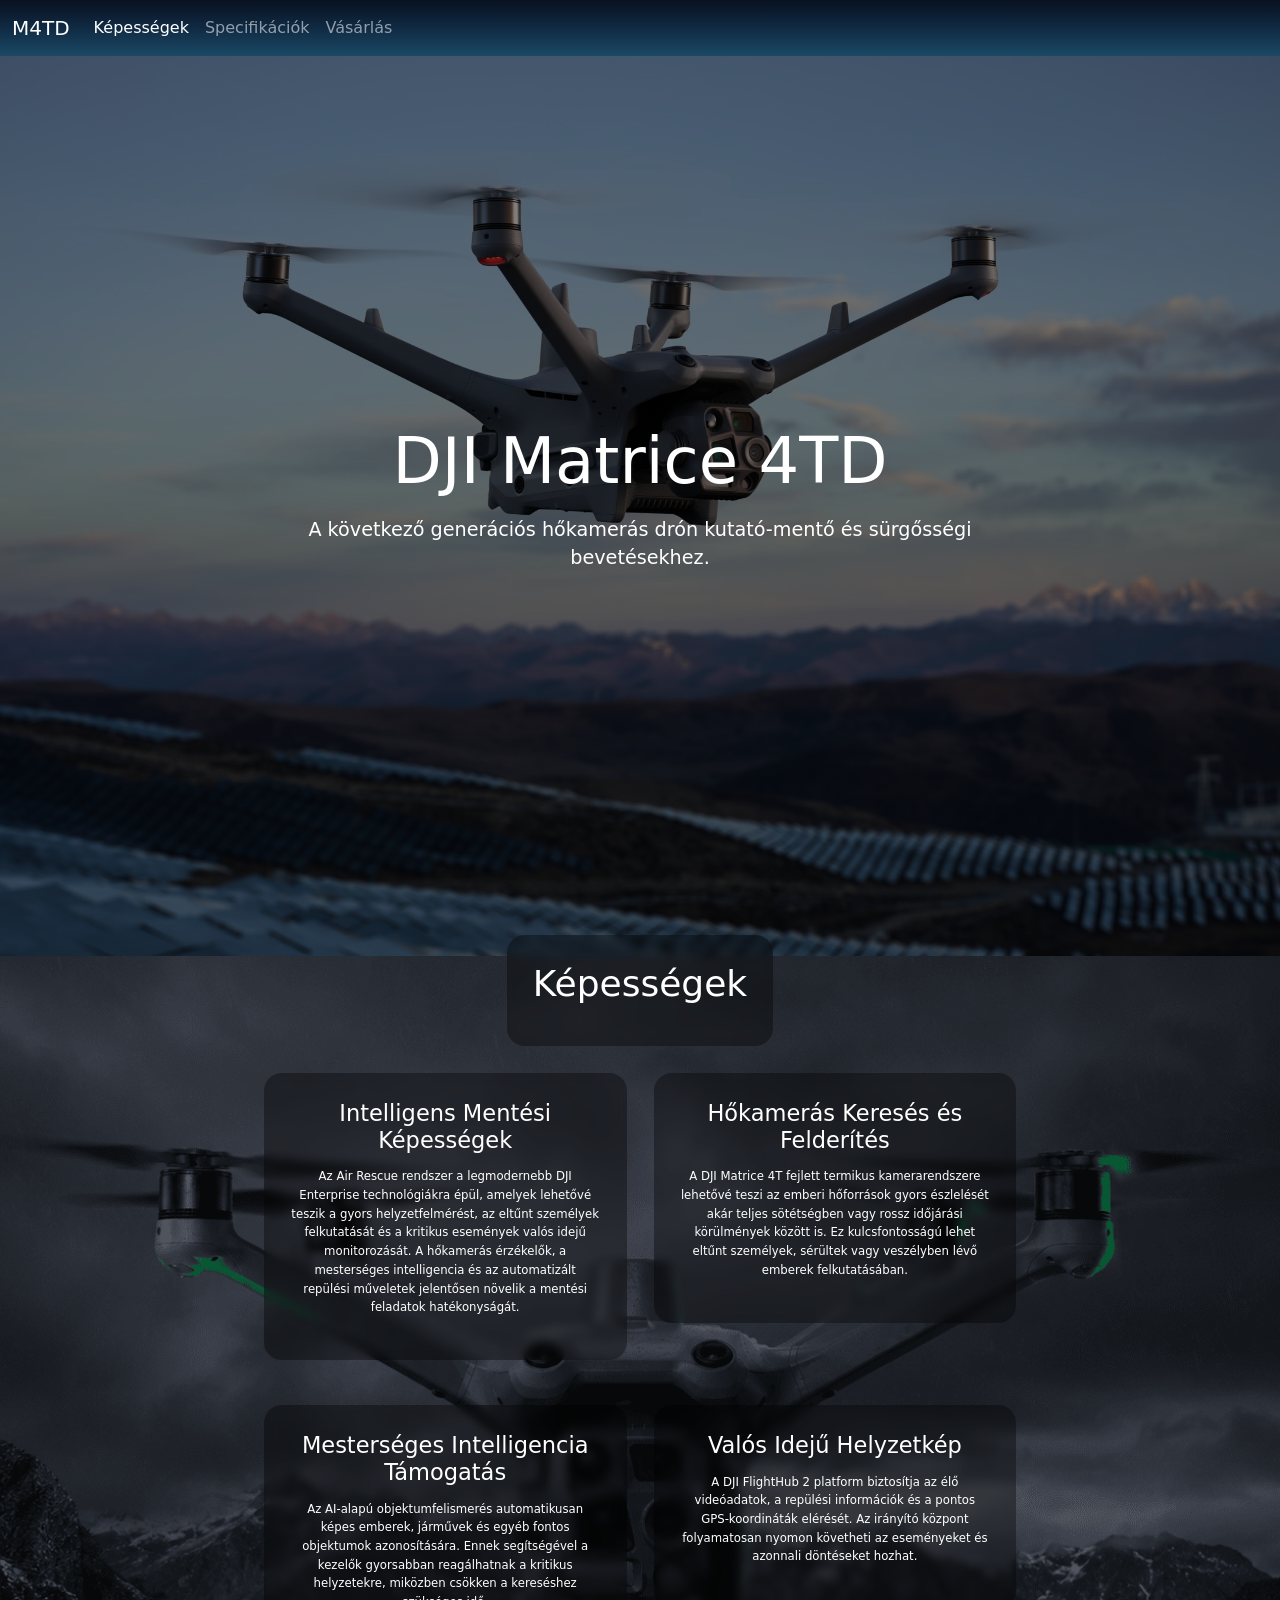
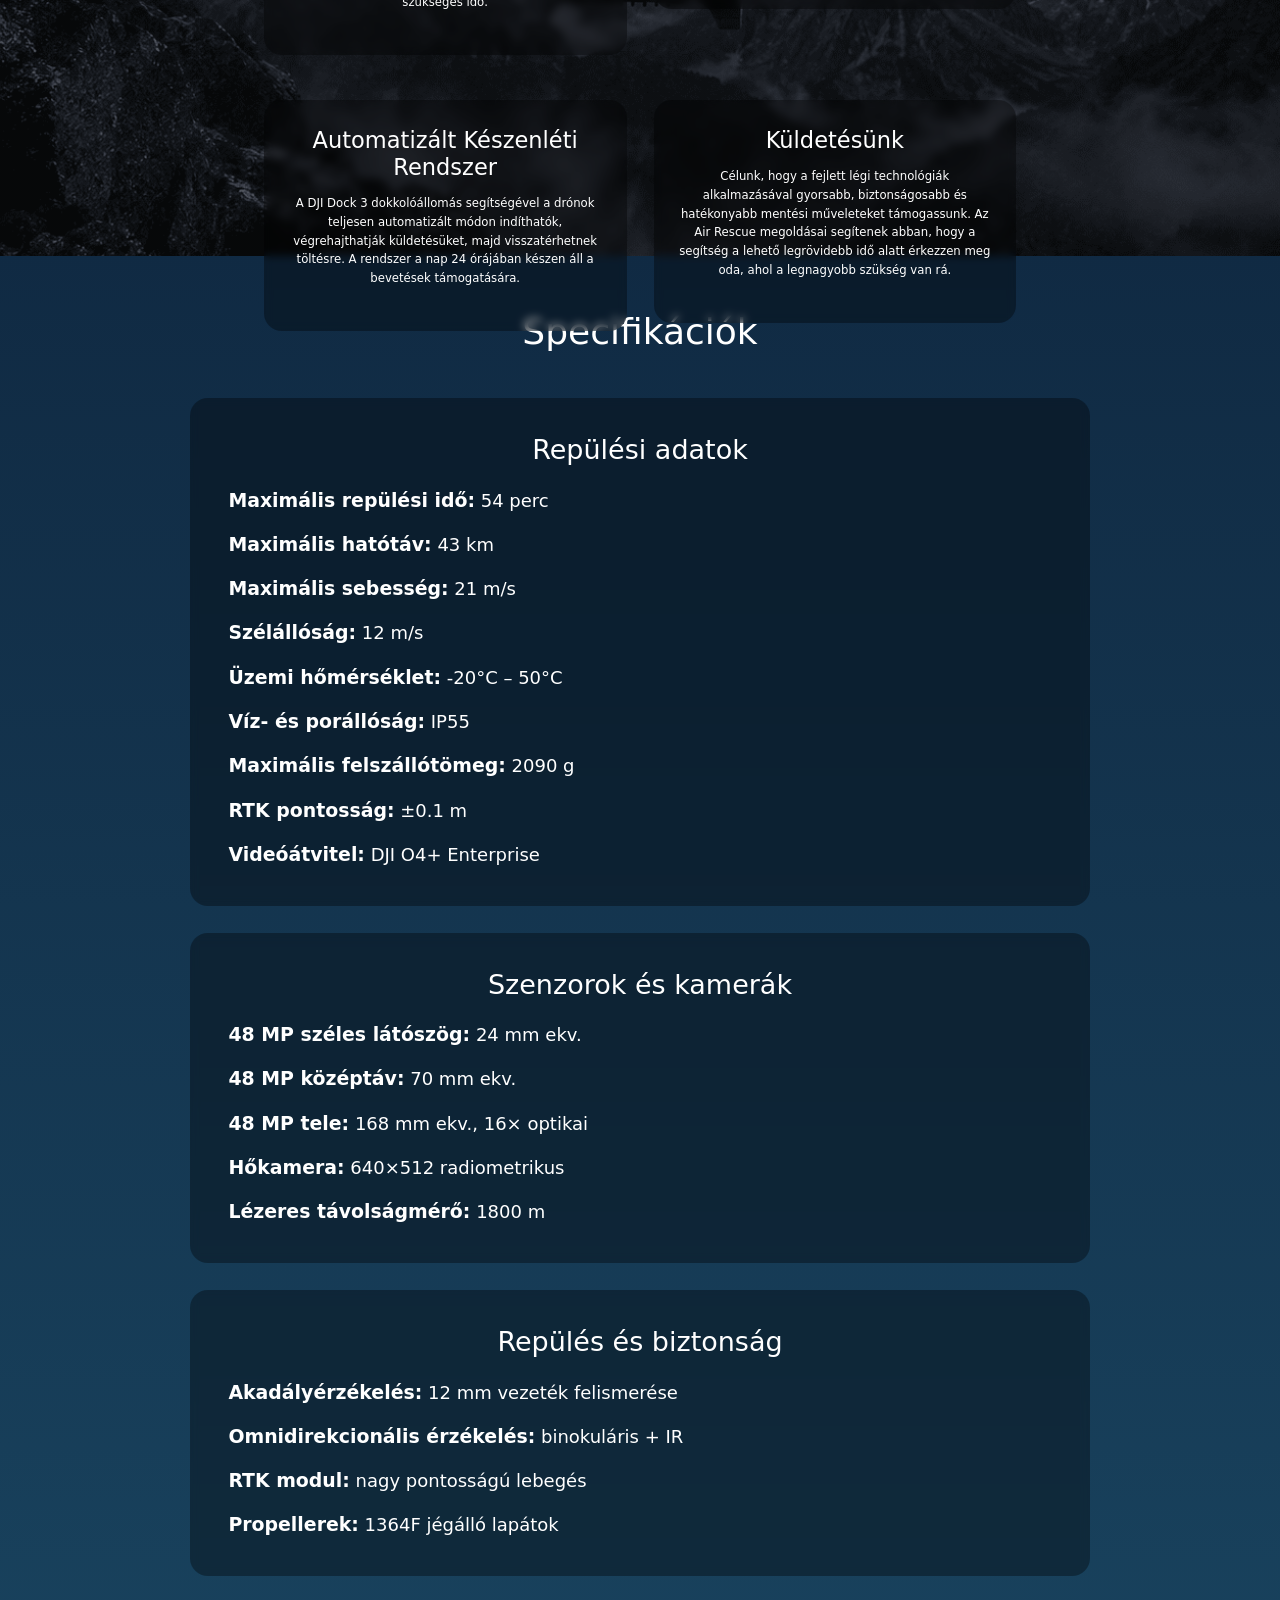
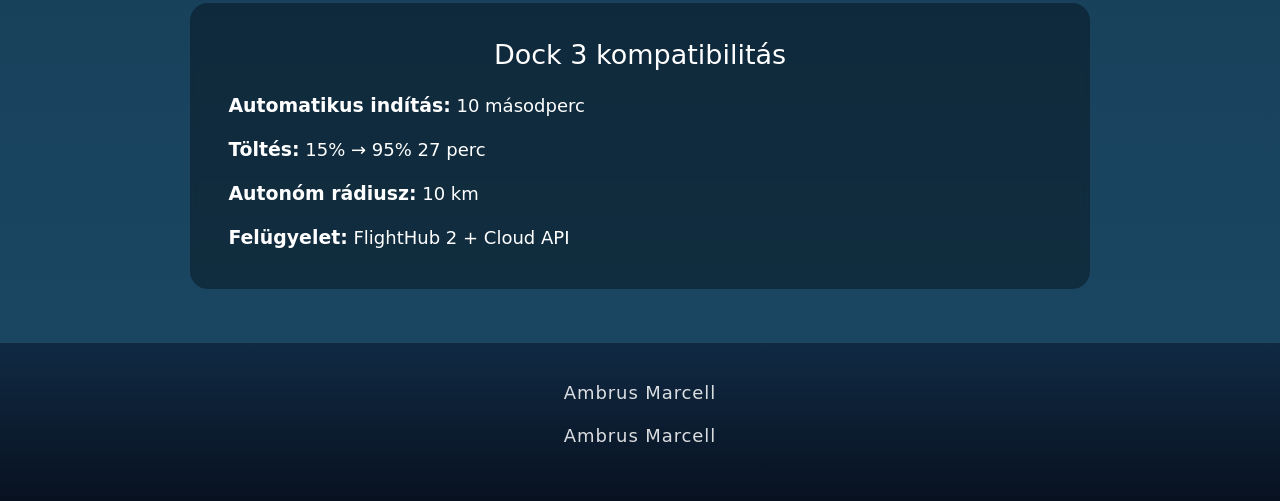
==== alap.html @ 7b3e6758 "Órai munka" ====
<!DOCTYPE html>
<html lang="hu">

<head>
    <meta charset="UTF-8">
    <meta name="viewport" content="width=device-width, initial-scale=1.0">
    <title>Ambrus Marcell</title>
    <link rel="stylesheet" href="CSS.css">
    <link href="https://cdn.jsdelivr.net/npm/bootstrap@5.3.8/dist/css/bootstrap.min.css" rel="stylesheet"
        integrity="sha384-sRIl4kxILFvY47J16cr9ZwB07vP4J8+LH7qKQnuqkuIAvNWLzeN8tE5YBujZqJLB" crossorigin="anonymous">

</head>

<body>
    <header>

        <nav class="navbar navbar-expand-lg navbar-dark">
            <div class="container-fluid">
                <a class="navbar-brand" href="#">M4TD</a>
                <button class="navbar-toggler" type="button" data-bs-toggle="collapse" data-bs-target="#navbarNav"
                    aria-controls="navbarNav" aria-expanded="false" aria-label="Toggle navigation">
                    <span class="navbar-toggler-icon"></span>
                </button>
                <div class="collapse navbar-collapse" id="navbarNav">
                    <ul class="navbar-nav">
                        <li class="nav-item">
                            <a class="nav-link active" aria-current="page" href="#b">Képességek</a>
                        </li>
                        <li class="nav-item">
                            <a class="nav-link" href="#c">Specifikációk</a>
                        </li>
                        <li class="nav-item">
                            <a class="nav-link" href="#d">Vásárlás</a>
                        </li>

                    </ul>
                </div>
            </div>
        </nav>
    </header>
    <main>
        <section id="a">
            <h1>DJI Matrice 4TD</h1>
            <p>
                A következő generációs hőkamerás drón
                kutató-mentő és sürgősségi bevetésekhez.
            </p>
        </section>

        <section id="b">
            <div id="begy">
                <h1>Képességek</h1>
            </div>
            <div class="row row-cols-lg-3 row-cols-md-2 row-cols-1">
                <div class="col">
                    <h1>Intelligens Mentési Képességek</h1>

                    <p>
                        Az Air Rescue rendszer a legmodernebb DJI Enterprise technológiákra épül,
                        amelyek lehetővé teszik a gyors helyzetfelmérést, az eltűnt személyek
                        felkutatását és a kritikus események valós idejű monitorozását.
                        A hőkamerás érzékelők, a mesterséges intelligencia és az automatizált
                        repülési műveletek jelentősen növelik a mentési feladatok hatékonyságát.
                    </p>
                </div>

                <div class="col">
                    <h1>Hőkamerás Keresés és Felderítés</h1>

                    <p>
                        A DJI Matrice 4T fejlett termikus kamerarendszere lehetővé teszi az emberi
                        hőforrások gyors észlelését akár teljes sötétségben vagy rossz időjárási
                        körülmények között is. Ez kulcsfontosságú lehet eltűnt személyek,
                        sérültek vagy veszélyben lévő emberek felkutatásában.
                    </p>
                </div>

                <div class="col">
                    <h1>Mesterséges Intelligencia Támogatás</h1>

                    <p>
                        Az AI-alapú objektumfelismerés automatikusan képes emberek, járművek és
                        egyéb fontos objektumok azonosítására. Ennek segítségével a kezelők
                        gyorsabban reagálhatnak a kritikus helyzetekre, miközben csökken a
                        kereséshez szükséges idő.
                    </p>
                </div>

                <div class="col">
                    <h1>Valós Idejű Helyzetkép</h1>

                    <p>
                        A DJI FlightHub 2 platform biztosítja az élő videóadatok, a repülési
                        információk és a pontos GPS-koordináták elérését. Az irányító központ
                        folyamatosan nyomon követheti az eseményeket és azonnali döntéseket hozhat.
                    </p>
                </div>

                <div class="col">
                    <h1>Automatizált Készenléti Rendszer</h1>

                    <p>
                        A DJI Dock 3 dokkolóállomás segítségével a drónok teljesen automatizált
                        módon indíthatók, végrehajthatják küldetésüket, majd visszatérhetnek
                        töltésre. A rendszer a nap 24 órájában készen áll a bevetések támogatására.
                    </p>
                </div>

                <div class="col">
                    <h1>Küldetésünk</h1>

                    <p>
                        Célunk, hogy a fejlett légi technológiák alkalmazásával gyorsabb,
                        biztonságosabb és hatékonyabb mentési műveleteket támogassunk.
                        Az Air Rescue megoldásai segítenek abban, hogy a segítség a lehető
                        legrövidebb idő alatt érkezzen meg oda, ahol a legnagyobb szükség van rá.
                    </p>
                </div>
            </div>
        </section>
        <section>
            <div id="c">
                <h1>Specifikációk</h1>

                <div class="c-card">
                    <h2>Repülési adatok</h2>
                    <ul>
                        <li><strong>Maximális repülési idő:</strong> 54 perc</li>
                        <li><strong>Maximális hatótáv:</strong> 43 km</li>
                        <li><strong>Maximális sebesség:</strong> 21 m/s</li>
                        <li><strong>Szélállóság:</strong> 12 m/s</li>
                        <li><strong>Üzemi hőmérséklet:</strong> -20°C – 50°C</li>
                        <li><strong>Víz- és porállóság:</strong> IP55</li>
                        <li><strong>Maximális felszállótömeg:</strong> 2090 g</li>
                        <li><strong>RTK pontosság:</strong> ±0.1 m</li>
                        <li><strong>Videóátvitel:</strong> DJI O4+ Enterprise</li>
                    </ul>
                </div>

                <div class="c-card">
                    <h2>Szenzorok és kamerák</h2>
                    <ul>
                        <li><strong>48 MP széles látószög:</strong> 24 mm ekv.</li>
                        <li><strong>48 MP középtáv:</strong> 70 mm ekv.</li>
                        <li><strong>48 MP tele:</strong> 168 mm ekv., 16× optikai</li>
                        <li><strong>Hőkamera:</strong> 640×512 radiometrikus</li>
                        <li><strong>Lézeres távolságmérő:</strong> 1800 m</li>
                    </ul>
                </div>

                <div class="c-card">
                    <h2>Repülés és biztonság</h2>
                    <ul>
                        <li><strong>Akadályérzékelés:</strong> 12 mm vezeték felismerése</li>
                        <li><strong>Omnidirekcionális érzékelés:</strong> binokuláris + IR</li>
                        <li><strong>RTK modul:</strong> nagy pontosságú lebegés</li>
                        <li><strong>Propellerek:</strong> 1364F jégálló lapátok</li>
                    </ul>
                </div>

                <div class="c-card">
                    <h2>Dock 3 kompatibilitás</h2>
                    <ul>
                        <li><strong>Automatikus indítás:</strong> 10 másodperc</li>
                        <li><strong>Töltés:</strong> 15% → 95% 27 perc</li>
                        <li><strong>Autonóm rádiusz:</strong> 10 km</li>
                        <li><strong>Felügyelet:</strong> FlightHub 2 + Cloud API</li>
                    </ul>
                </div>

            </div>
        </section>

        <section>
            <div id="d">
                
            </div>
        </section>

    </main>
    <footer>
        <p>Ambrus Marcell</p>
        <p>Ambrus Marcell</p>
    </footer>
</body>

</html>
---- CSS.css ----
body {
    background: linear-gradient(180deg,
            #081120 0%,
            #102a43 50%,
            #1b4965 100%);
    color: white;
}

nav {
    background: linear-gradient(180deg,
            #081120 0%,
            #102a43 50%,
            #1b4965 100%);

}


#a {
    background:
        linear-gradient(rgba(0, 0, 0, 0.5),
            rgba(0, 0, 0, 0.5)),
        url("kepek/M4TD.jpg");

    background-size: cover;
    background-position: center;
    background-repeat: no-repeat;

    height: 100vh;

    display: flex;
    flex-direction: column;
    justify-content: center;
    align-items: center;

    text-align: center;
    color: white;
}

#a h1 {
    font-size: 4rem;
    margin-bottom: 1rem;
}

#a p {
    max-width: 700px;
    font-size: 1.2rem;
}

#b {
    background:
        linear-gradient(rgba(0, 0, 0, 0.5),
            rgba(0, 0, 0, 0.5)),
        url("kepek/M4TDFrontShot.png");

    background-size: cover;
    background-position: center;
    background-repeat: no-repeat;

    height: 100vh;

    display: flex;
    flex-direction: column;
    justify-content: center;
    align-items: center;

    text-align: center;
    color: white;

}

#b .row {
    width: 80%;
    margin: 0 auto;
    gap: 4vh;
    padding: 4vh 3vw;
    background: rgba(0, 0, 0, 0.35);
    border-radius: 2vh;

    display: flex;
    justify-content: center;
    align-items: flex-start;

    width: 85%;
    margin: 0 auto;
    gap: 3vh;
    padding: 0;
    background: none;
}

#b .col {
    background: rgba(0, 0, 0, 0.35);
    padding: 3vh 2vw;
    border-radius: 2vh;
    backdrop-filter: blur(4px);
    margin-bottom: 2vh;
}

#b h1,
#b h2 {
    font-size: 2.5vh;
    margin-bottom: 1.5vh;
}

#b p {
    font-size: 1.3vh;
    line-height: 1.6;
}

#begy {
    margin-top: 8vh;
    background: rgba(0, 0, 0, 0.35);
    padding: 3vh 2vw;
    border-radius: 2vh;
    backdrop-filter: blur(4px);
    margin-bottom: 3vh;
}

#begy h1 {
    font-size: 4vh;
    margin-bottom: 1.5vh;
}

footer {
    background: linear-gradient(180deg, #102a43 0%, #081120 100%);
    padding: 4vh 2vw;
    text-align: center;
    margin-top: 0;

}

footer p {
    font-size: 2vh;
    color: #ffffff;
    opacity: 0.85;
    letter-spacing: 0.1vh;
}

#c {
    width: 100%;
    display: flex;
    flex-direction: column;
    align-items: center;
    gap: 3vh;
    color: white;
    text-align: center;


    background-image: url(kepek/M4TD-specifikációk.webp);
    background-size: cover;          
    background-position: center;     
    background-repeat: no-repeat;    
    background-attachment: fixed;    /* ez csinálja meg azt az efetet */
    padding: 6vh 0;                  
}


#c h1 {
    font-size: 4vh;
    margin-bottom: 2vh;
}

.c-card {
    width: 100%;
    max-width: 900px;
    background: rgba(0, 0, 0, 0.35);
    padding: 4vh 3vw;
    border-radius: 2vh;
    backdrop-filter: blur(4px);
    display: flex;
    flex-direction: column;
    align-items: center;
    gap: 2vh;
}


.c-card h2 {
    font-size: 3vh;
    margin: 0;
}


.c-card ul {
    list-style: none;
    padding: 0;
    margin: 0;
    width: 100%;
    text-align: left;
    display: flex;
    flex-direction: column;
    gap: 1.5vh;
}

.c-card li {
    font-size: 2vh;
    line-height: 1.6;
}

.c-card li strong {
    font-size: 2.1vh;
}
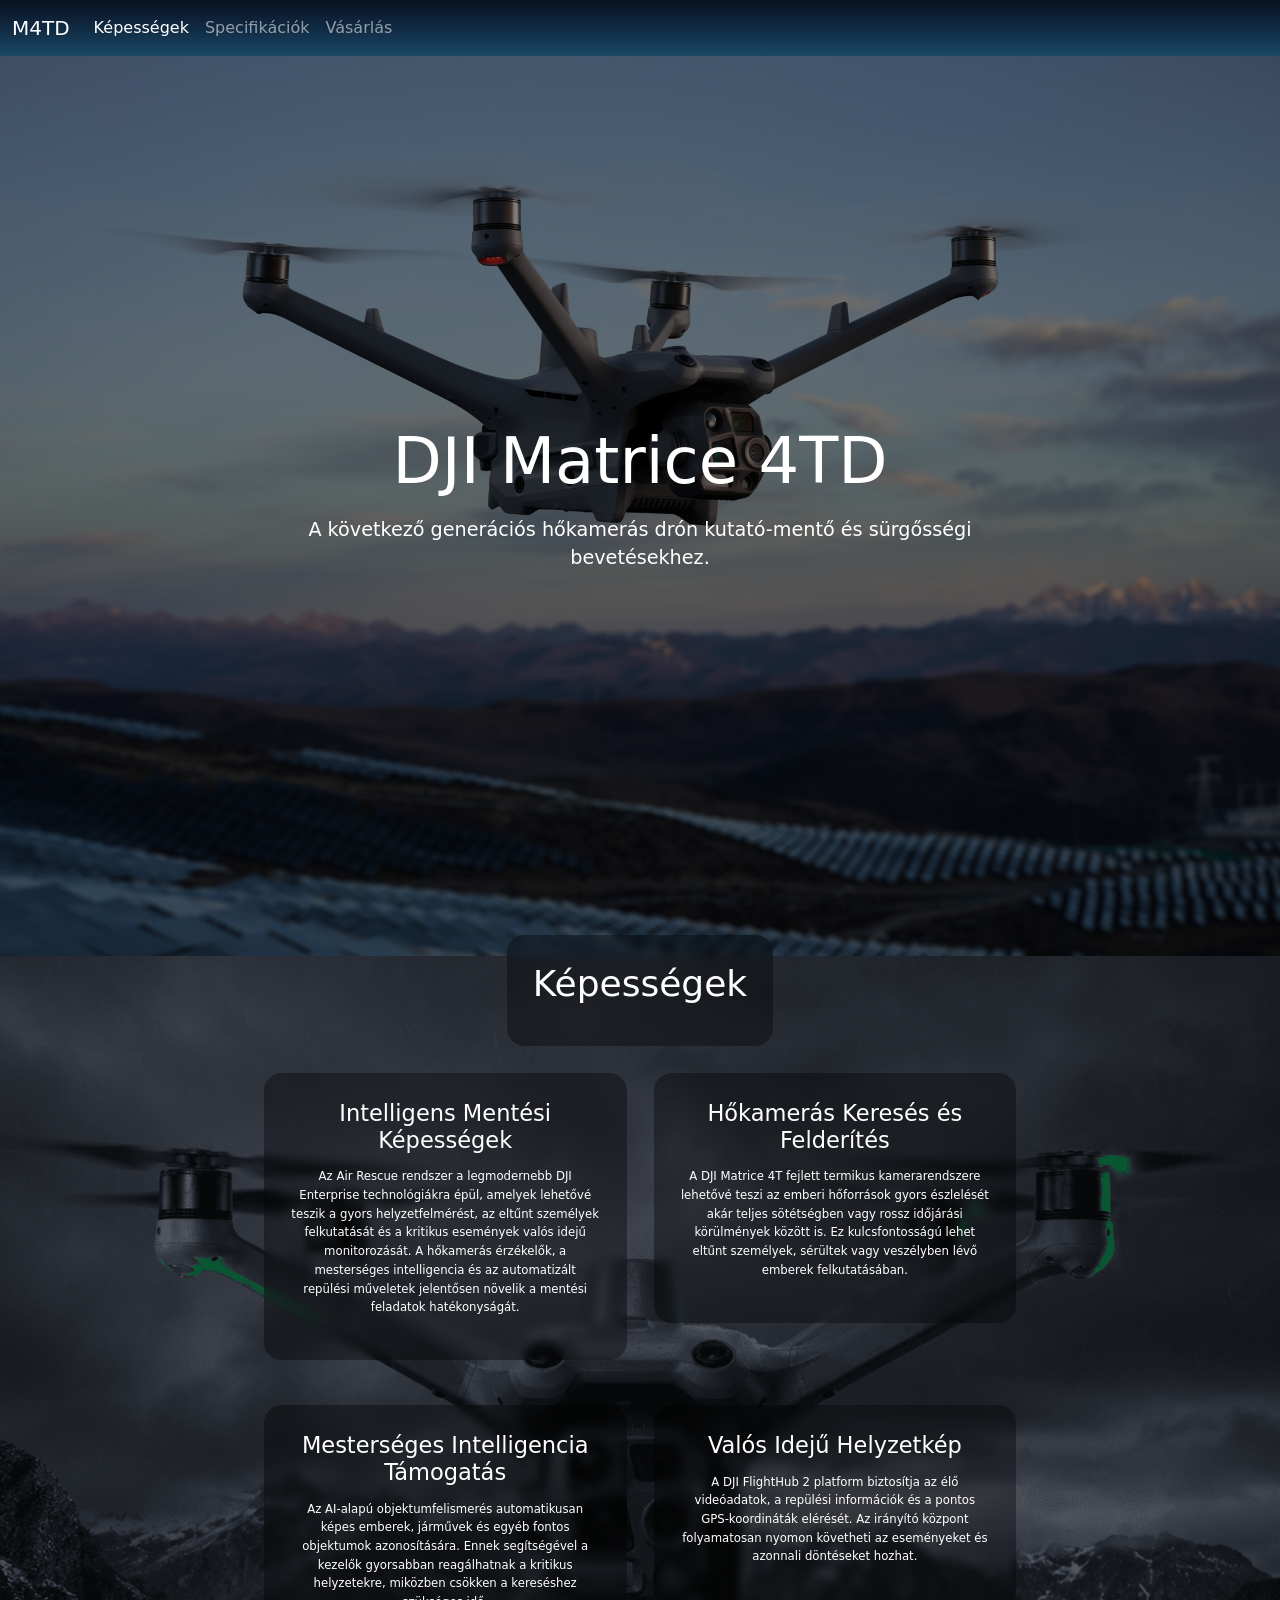
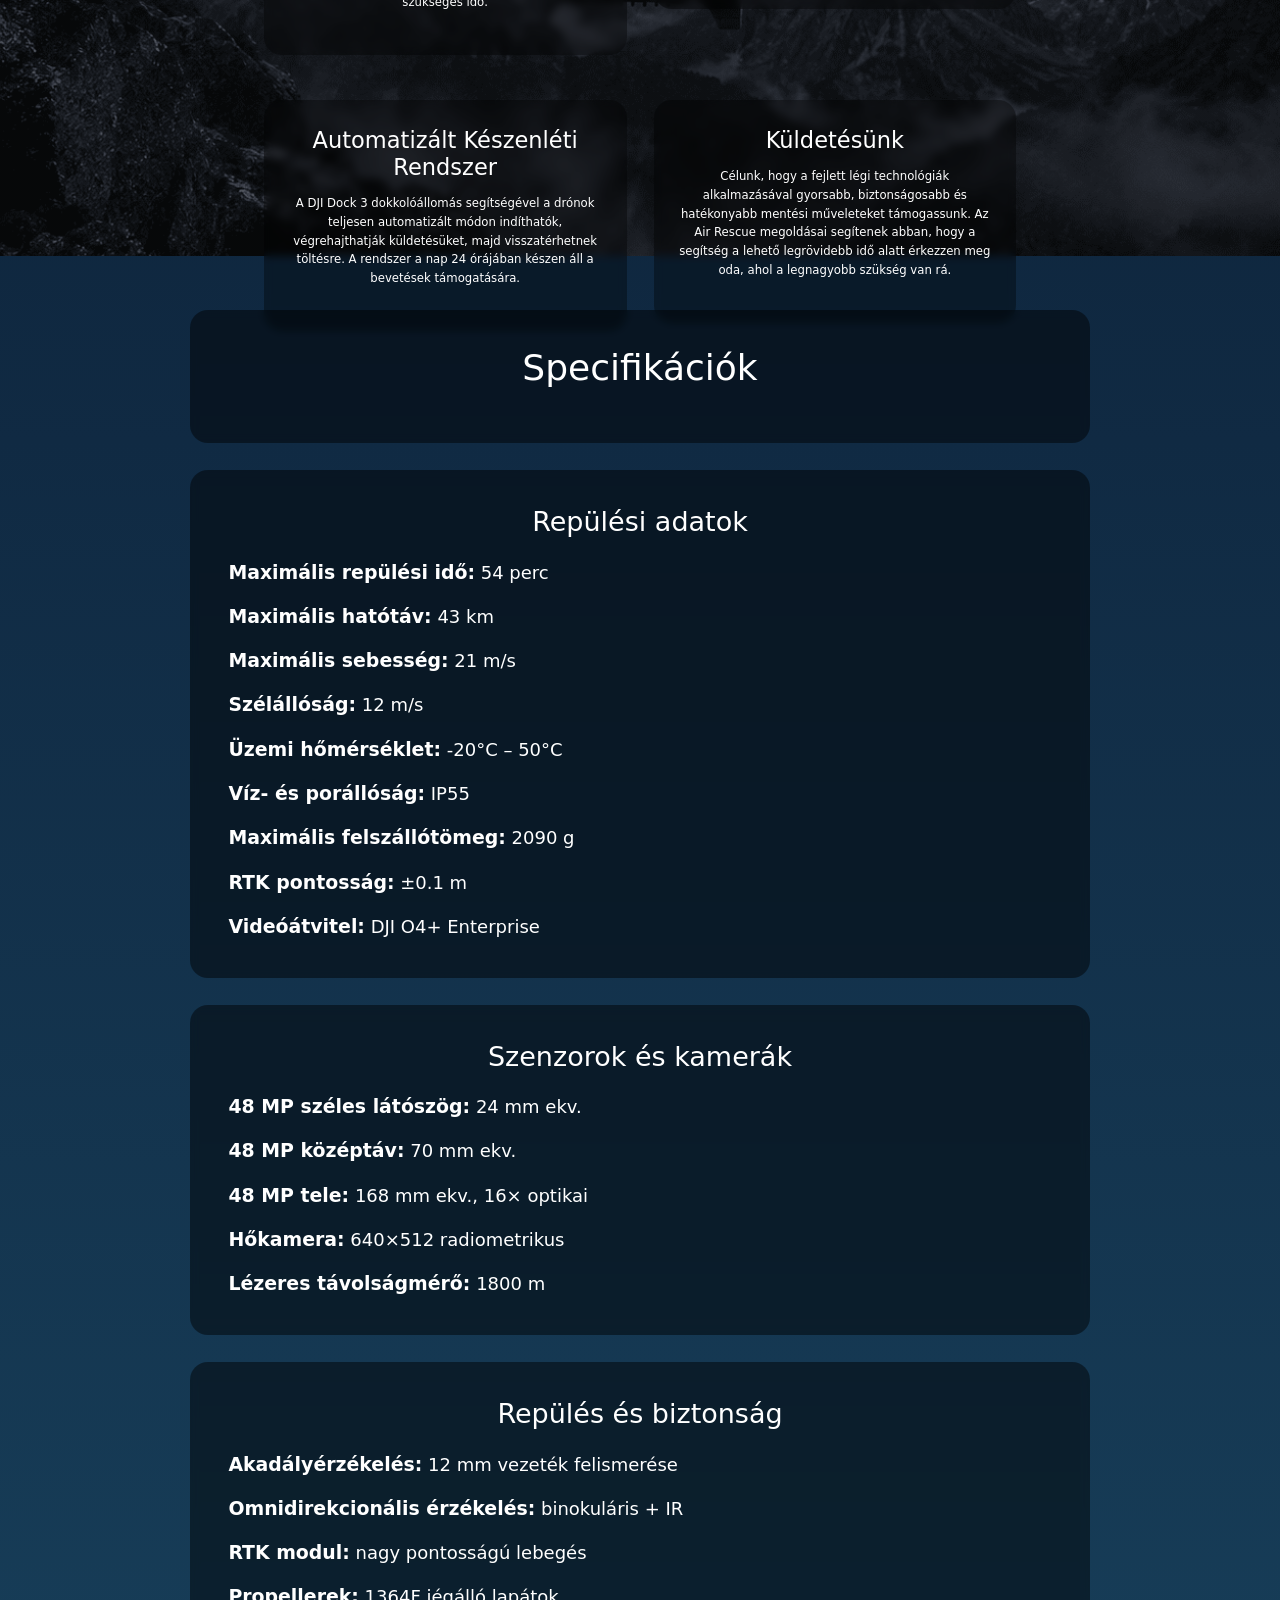
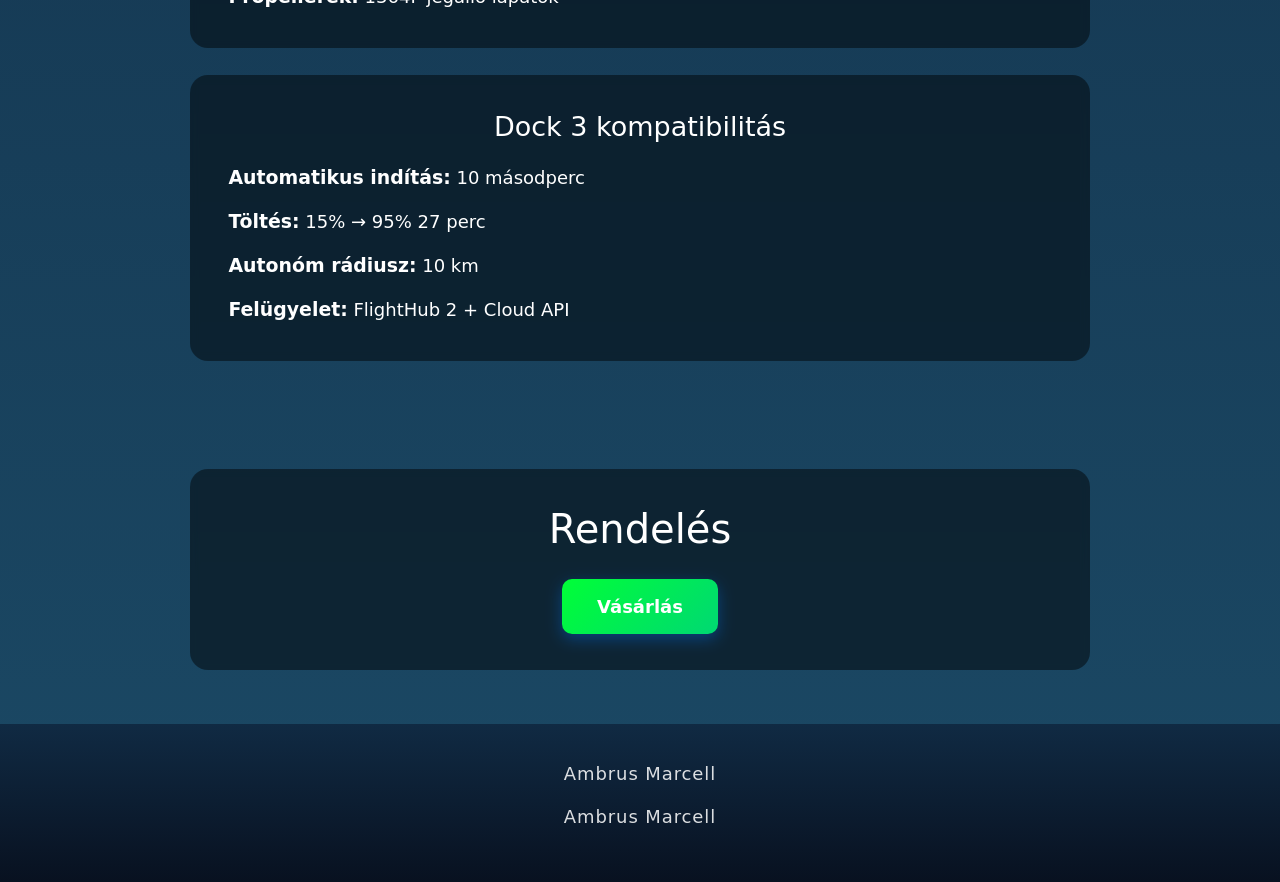
==== commit 51220275: "orai 2" ====
--- a/alap.html
+++ b/alap.html
@@ -120,8 +120,9 @@
         </section>
         <section>
             <div id="c">
-                <h1>Specifikációk</h1>
-
+                <div class="c-card">
+                    <h1>Specifikációk</h1>
+                </div>
                 <div class="c-card">
                     <h2>Repülési adatok</h2>
                     <ul>
@@ -173,7 +174,14 @@
 
         <section>
             <div id="d">
-                
+
+                <div class="c-card">
+                    <h1>Rendelés</h1>
+
+                    <form action="">
+                        <button type="button">Vásárlás</button>
+                    </form>
+                </div>
             </div>
         </section>
 
--- a/CSS.css
+++ b/CSS.css
@@ -135,7 +135,7 @@
     letter-spacing: 0.1vh;
 }
 
-#c {
+#c, #d {
     width: 100%;
     display: flex;
     flex-direction: column;
@@ -162,7 +162,7 @@
 .c-card {
     width: 100%;
     max-width: 900px;
-    background: rgba(0, 0, 0, 0.35);
+    background: rgba(0, 0, 0, 0.466);
     padding: 4vh 3vw;
     border-radius: 2vh;
     backdrop-filter: blur(4px);
@@ -199,3 +199,33 @@
     font-size: 2.1vh;
 }
 
+.c-card button {
+    background: linear-gradient(135deg, #00ff37, #00d873);
+    color: white;
+
+    border: none;
+    border-radius: 10px;
+
+    padding: 14px 35px;
+
+    font-size: 18px;
+    font-weight: bold;
+
+    cursor: pointer;
+
+    box-shadow: 0 5px 15px rgba(0, 119, 255, 0.35);
+
+    transition: 0.3s;
+}
+
+.c-card button:hover {
+    transform: translateY(-3px) scale(1.03);
+
+    box-shadow: 0 8px 25px rgba(0, 216, 97, 0.55);
+
+    background: linear-gradient(135deg, #00ff2a, #00ff88);
+}
+
+.c-card button:active {
+    transform: scale(0.97);
+}
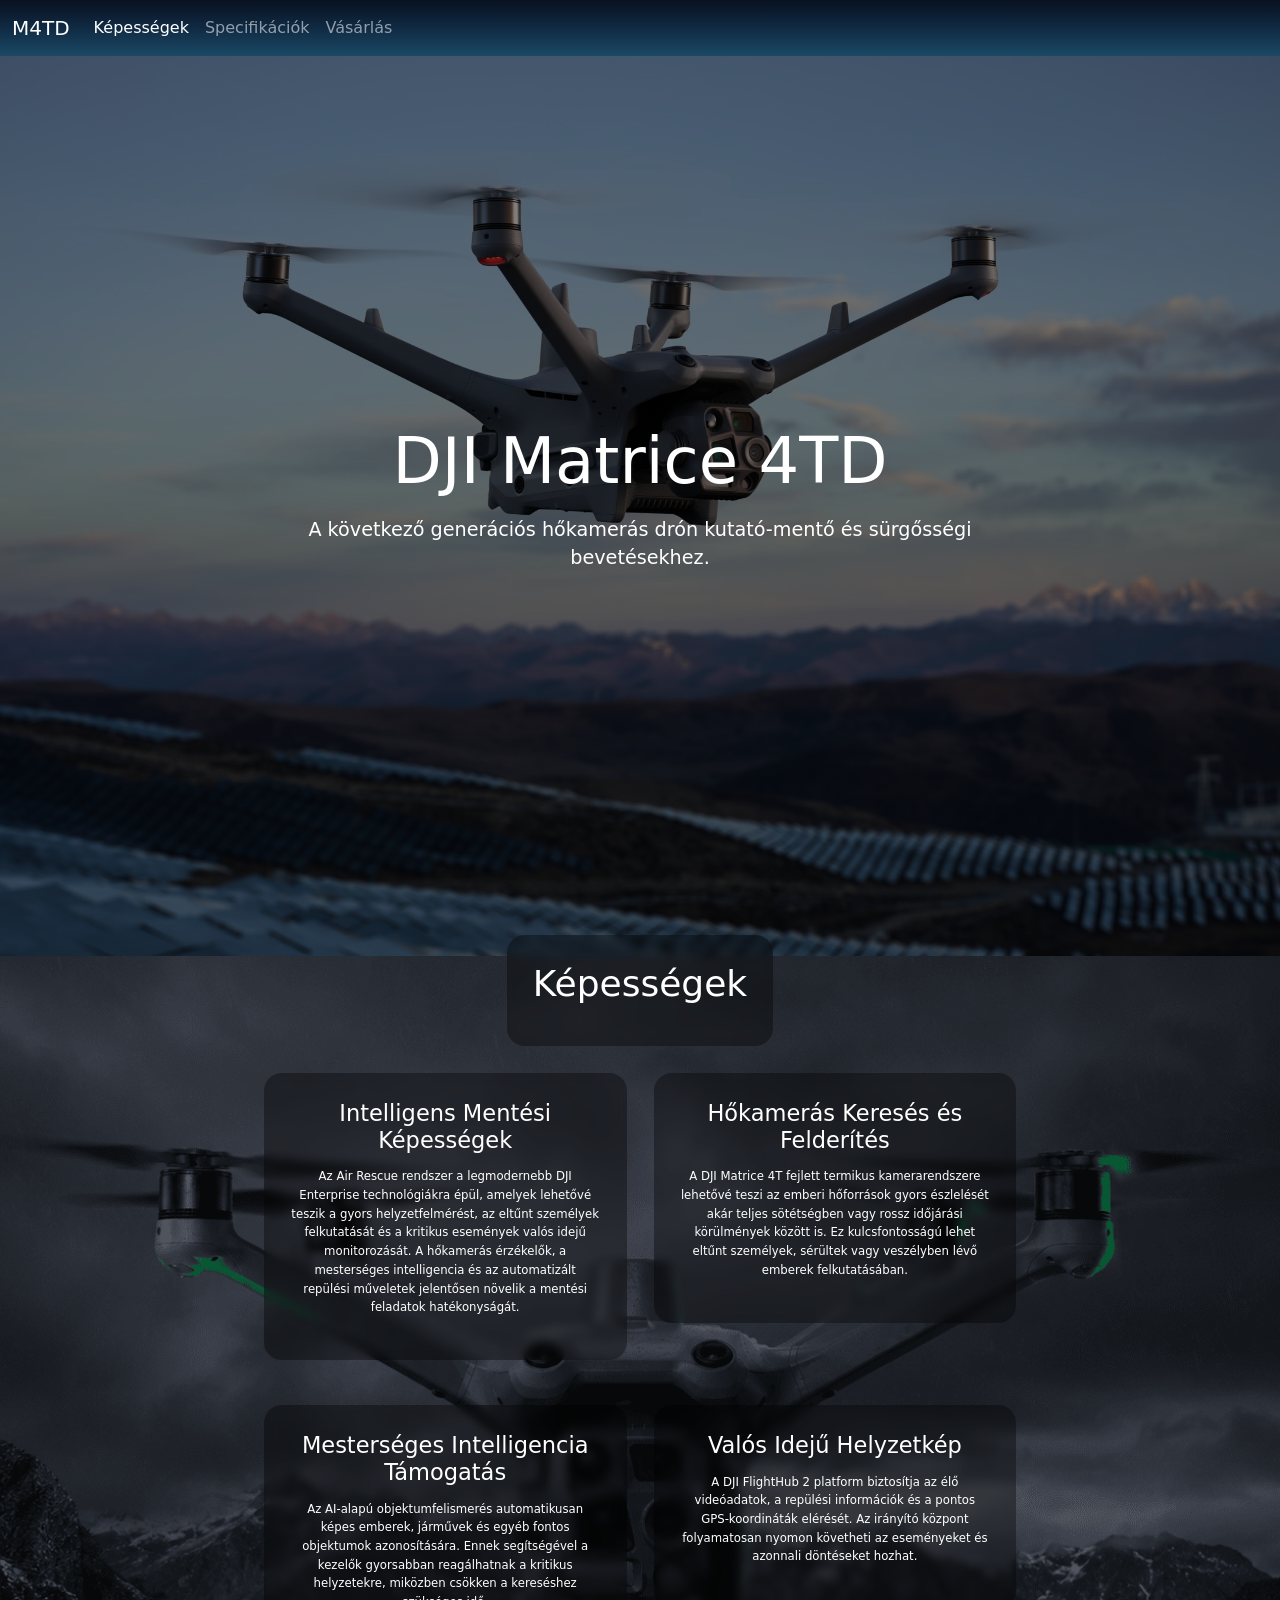
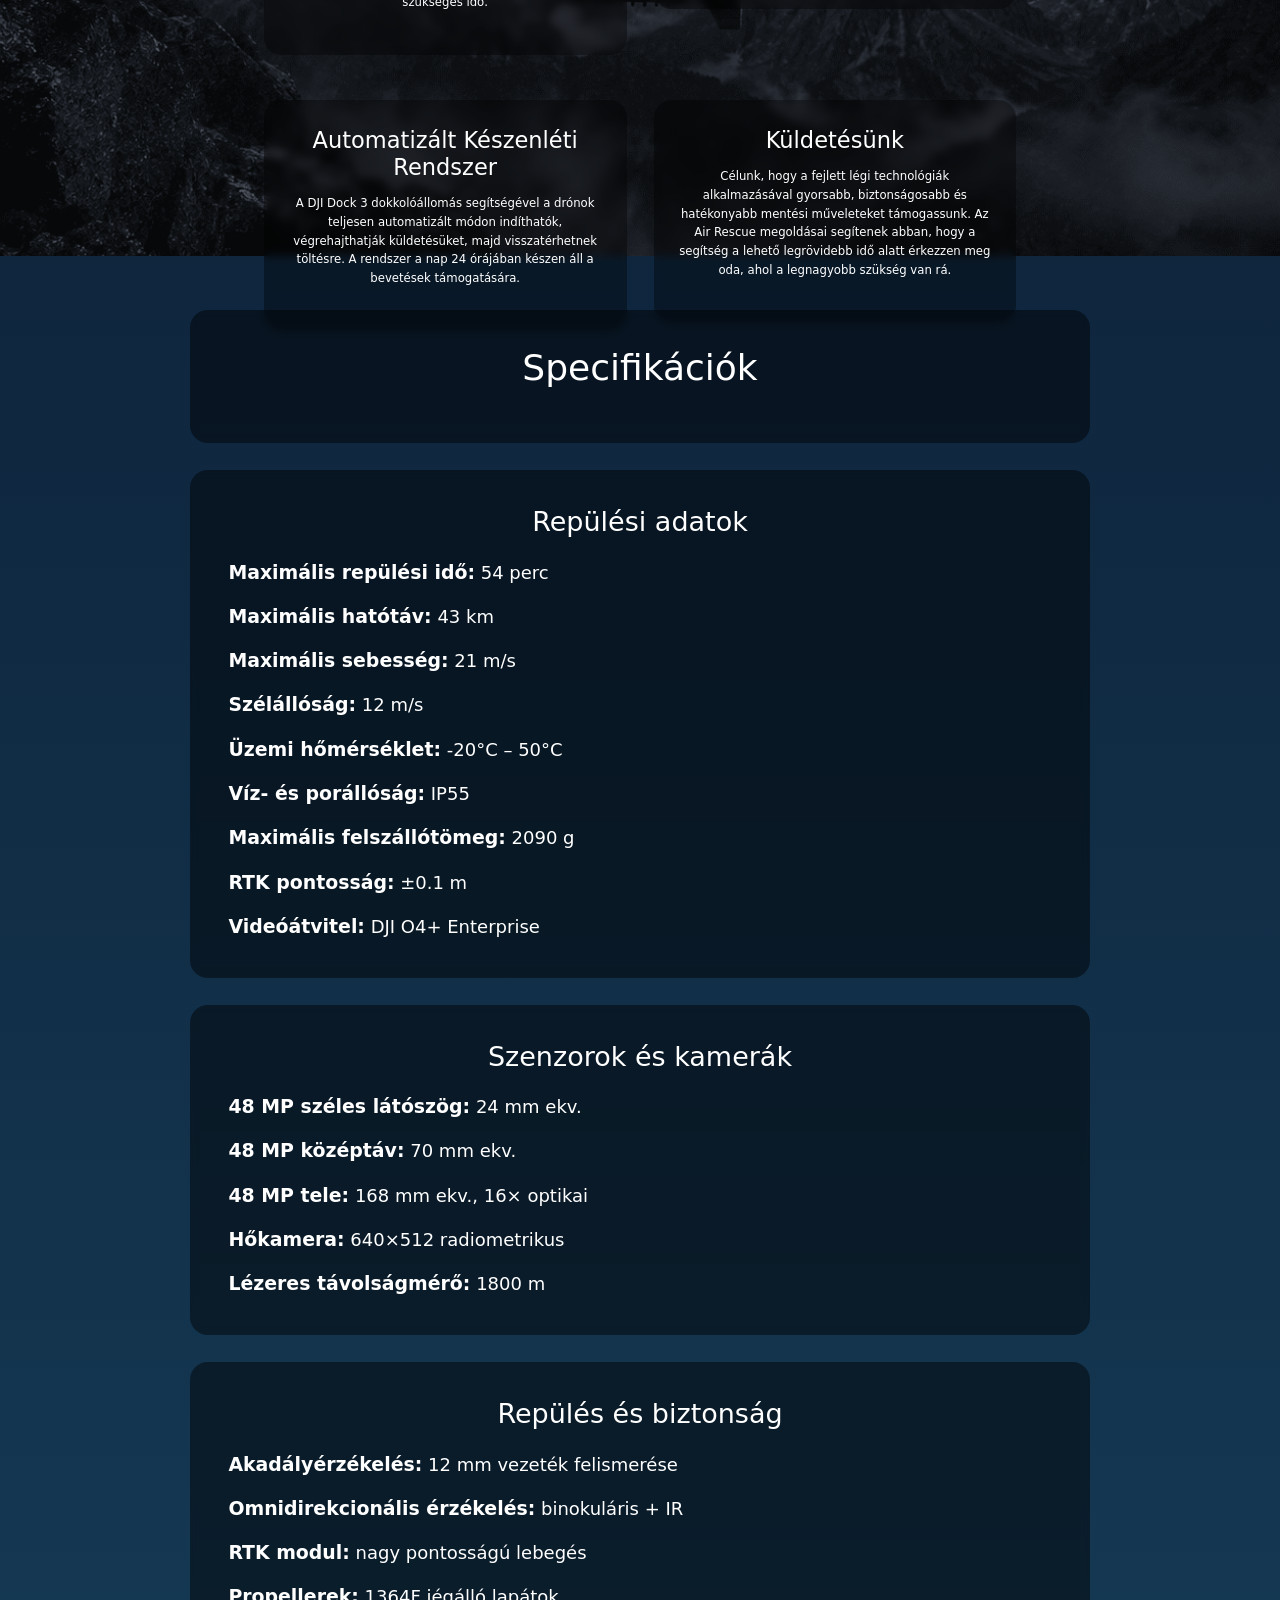
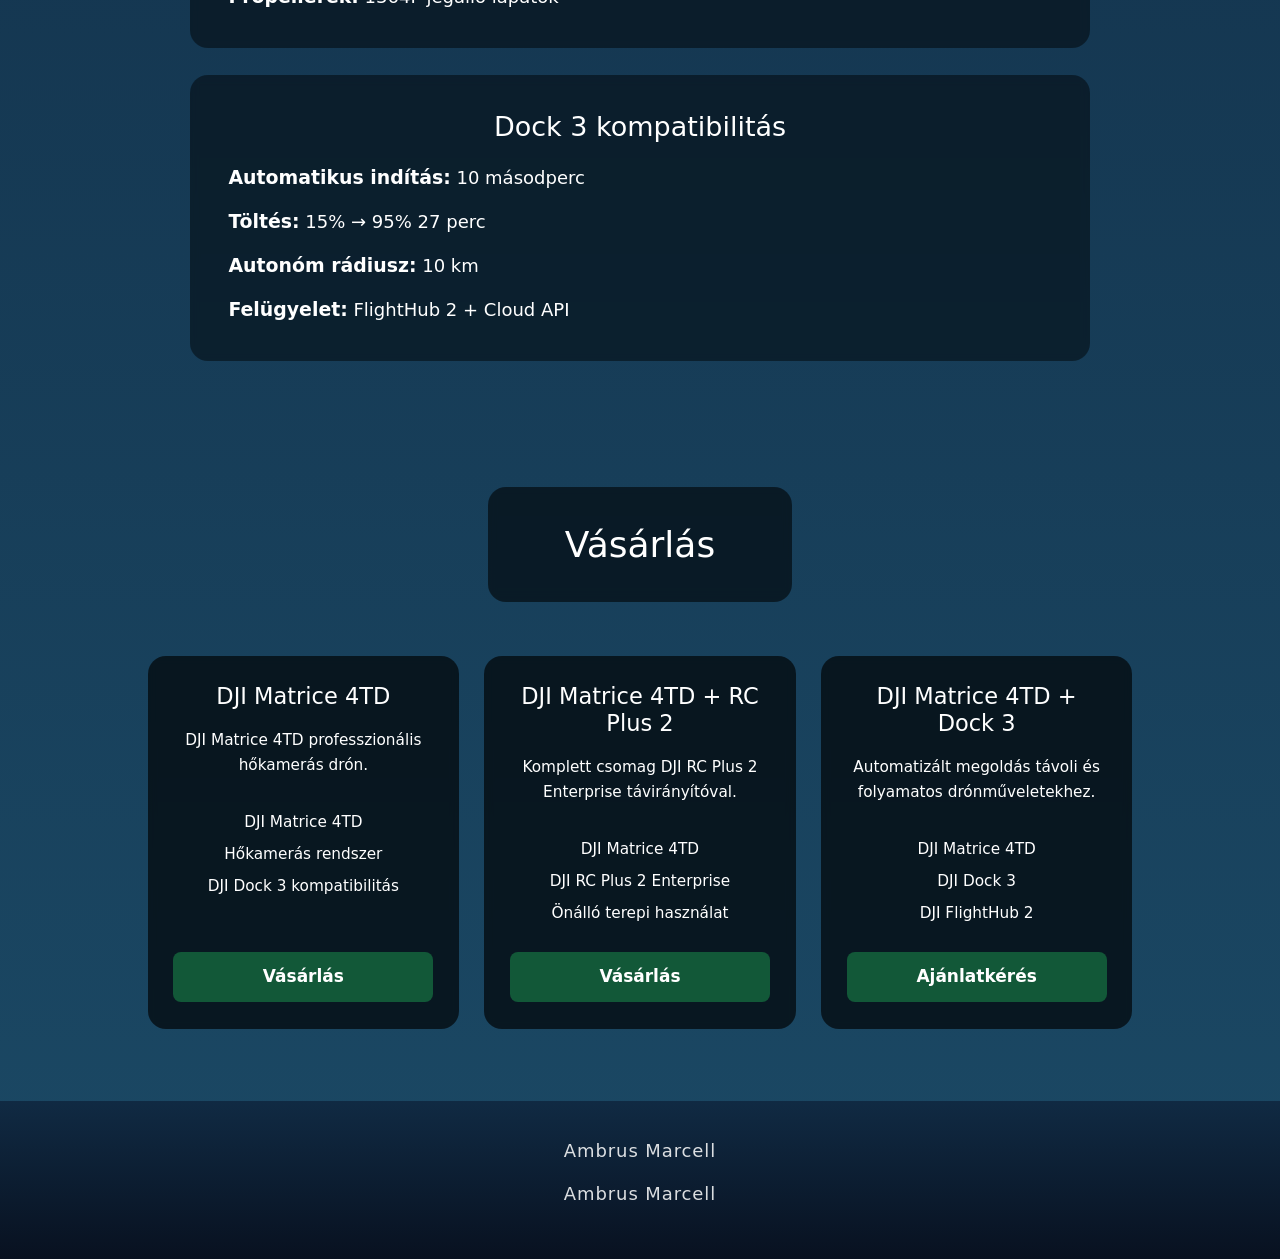
==== commit 318084db: "D-szekció" ====
--- a/alap.html
+++ b/alap.html
@@ -172,18 +172,71 @@
             </div>
         </section>
 
-        <section>
-            <div id="d">
-
-                <div class="c-card">
-                    <h1>Rendelés</h1>
-
-                    <form action="">
-                        <button type="button">Vásárlás</button>
-                    </form>
-                </div>
-            </div>
-        </section>
+       <section>
+    <div id="d">
+
+        <div class="ds-card">
+            <h1>Vásárlás</h1>
+        </div>
+
+        <div class="rendelesek">
+
+            <div class="rendeles">
+                <h2>DJI Matrice 4TD</h2>
+
+                <p>
+                    DJI Matrice 4TD professzionális hőkamerás drón.
+                </p>
+
+                <ul>
+                    <li>DJI Matrice 4TD</li>
+                    <li>Hőkamerás rendszer</li>
+                    <li>DJI Dock 3 kompatibilitás</li>
+                </ul>
+
+                <button type="button">Vásárlás</button>
+            </div>
+
+
+            <div class="rendeles">
+                <h2>DJI Matrice 4TD + RC Plus 2</h2>
+
+                <p>
+                    Komplett csomag DJI RC Plus 2 Enterprise
+                    távirányítóval.
+                </p>
+
+                <ul>
+                    <li>DJI Matrice 4TD</li>
+                    <li>DJI RC Plus 2 Enterprise</li>
+                    <li>Önálló terepi használat</li>
+                </ul>
+
+                <button type="button">Vásárlás</button>
+            </div>
+
+
+            <div class="rendeles">
+                <h2>DJI Matrice 4TD + Dock 3</h2>
+
+                <p>
+                    Automatizált megoldás távoli és folyamatos
+                    drónműveletekhez.
+                </p>
+
+                <ul>
+                    <li>DJI Matrice 4TD</li>
+                    <li>DJI Dock 3</li>
+                    <li>DJI FlightHub 2</li>
+                </ul>
+
+                <button type="button">Ajánlatkérés</button>
+            </div>
+
+        </div>
+
+    </div>
+</section>
 
     </main>
     <footer>
--- a/CSS.css
+++ b/CSS.css
@@ -135,7 +135,8 @@
     letter-spacing: 0.1vh;
 }
 
-#c, #d {
+#c,
+#d {
     width: 100%;
     display: flex;
     flex-direction: column;
@@ -146,11 +147,12 @@
 
 
     background-image: url(kepek/M4TD-specifikációk.webp);
-    background-size: cover;          
-    background-position: center;     
-    background-repeat: no-repeat;    
-    background-attachment: fixed;    /* ez csinálja meg azt az efetet */
-    padding: 6vh 0;                  
+    background-size: cover;
+    background-position: center;
+    background-repeat: no-repeat;
+    background-attachment: fixed;
+    /* ez csinálja meg azt az efetet */
+    padding: 6vh 0;
 }
 
 
@@ -200,7 +202,7 @@
 }
 
 .c-card button {
-    background: linear-gradient(135deg, #00ff37, #00d873);
+    background: linear-gradient(135deg, #135020d0, #125838be);
     color: white;
 
     border: none;
@@ -213,7 +215,7 @@
 
     cursor: pointer;
 
-    box-shadow: 0 5px 15px rgba(0, 119, 255, 0.35);
+    box-shadow: 0 5px 15px rgba(27, 85, 72, 0.35);
 
     transition: 0.3s;
 }
@@ -221,11 +223,96 @@
 .c-card button:hover {
     transform: translateY(-3px) scale(1.03);
 
-    box-shadow: 0 8px 25px rgba(0, 216, 97, 0.55);
-
-    background: linear-gradient(135deg, #00ff2a, #00ff88);
+    box-shadow: 0 8px 25px rgba(15, 58, 34, 0.55);
+
+    background: linear-gradient(135deg, #184920d5, #115736ce);
 }
 
 .c-card button:active {
     transform: scale(0.97);
+}
+
+#d {
+    padding: 8vh 5vw;
+}
+
+#d h1 {
+    font-size: 4vh;
+    margin-bottom: 3vh;
+}
+
+.rendelesek {
+    width: 90%;
+    display: flex;
+    justify-content: center;
+    align-items: stretch;
+    gap: 2vw;
+}
+
+.rendeles {
+    width: 30%;
+    background: rgba(0, 0, 0, 0.658);
+
+    padding: 3vh 2vw;
+    border-radius: 2vh;
+
+    backdrop-filter: blur(4px);
+
+    display: flex;
+    flex-direction: column;
+}
+
+.rendeles h2 {
+    font-size: 2.5vh;
+    margin-bottom: 2vh;
+}
+
+.rendeles p {
+    font-size: 1.7vh;
+    line-height: 1.6;
+}
+
+.rendeles ul {
+    list-style: none;
+    padding: 0;
+    margin: 2vh 0;
+
+    flex-grow: 1;
+}
+
+.rendeles li {
+    font-size: 1.7vh;
+    margin-bottom: 1vh;
+}
+
+.rendeles button {
+    background: #125838;
+    color: white;
+
+    border: none;
+    border-radius: 8px;
+
+    padding: 12px 25px;
+
+    font-size: 17px;
+    font-weight: bold;
+
+    cursor: pointer;
+}
+
+.rendeles button:hover {
+    background: #184920;
+}
+
+.ds-card h1 {
+    width: 100%;
+    max-width: 900px;
+    background: rgba(0, 0, 0, 0.575);
+    padding: 4vh 6vw;
+    border-radius: 2vh;
+    backdrop-filter: blur(4px);
+    display: flex;
+    flex-direction: column;
+    align-items: center;
+    gap: 1.7vh;
 }
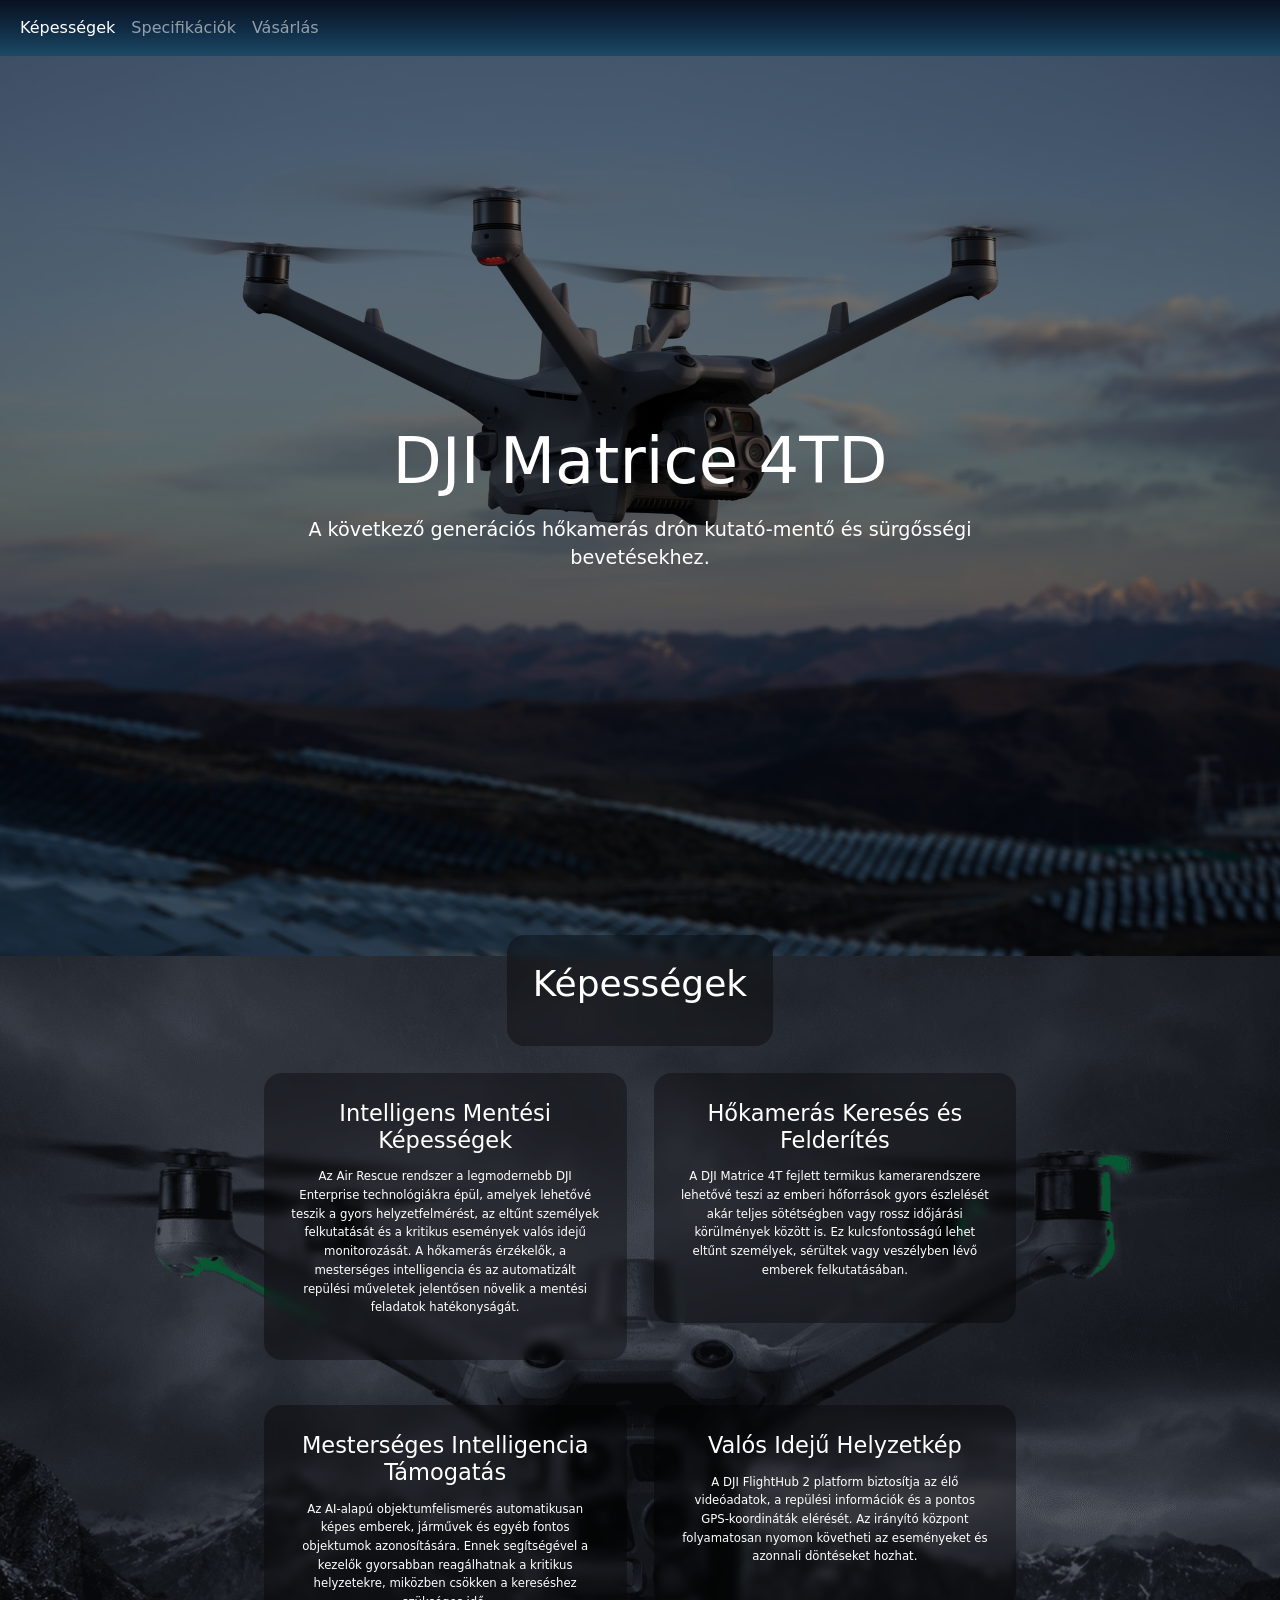
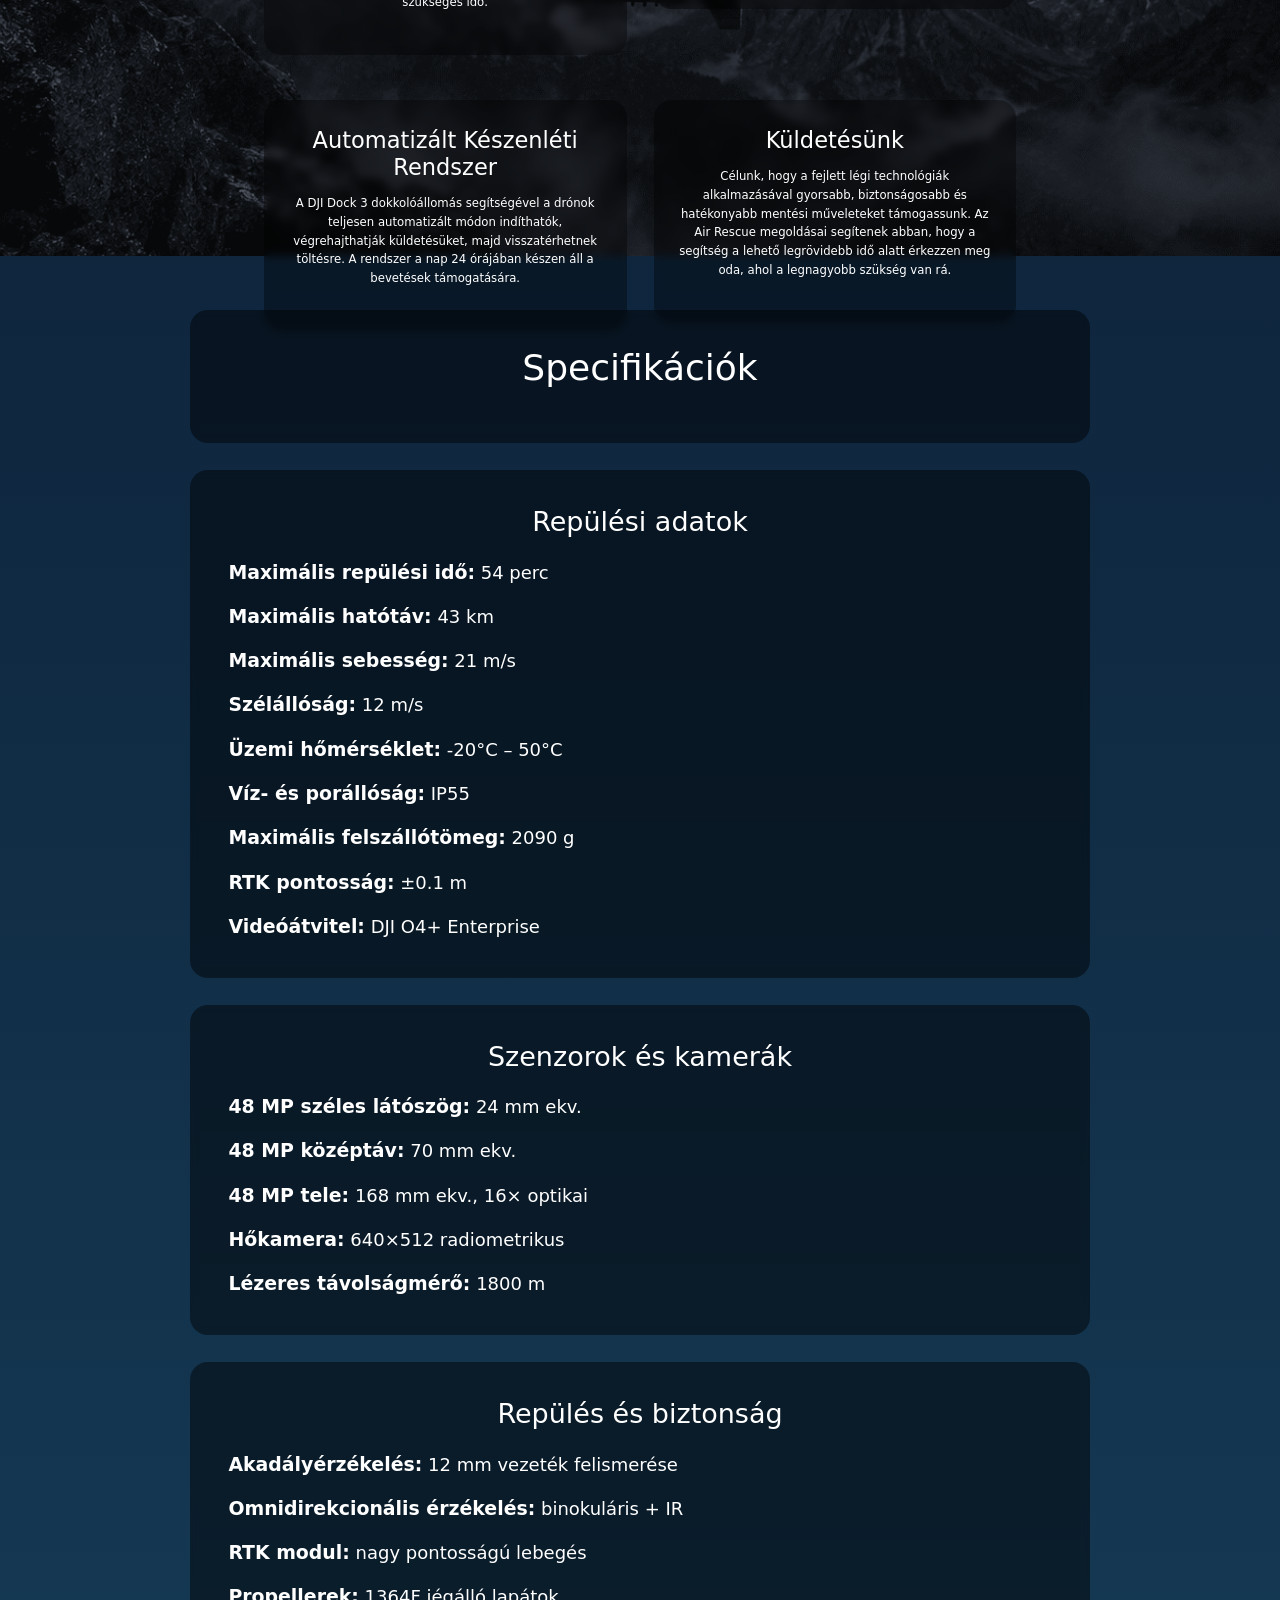
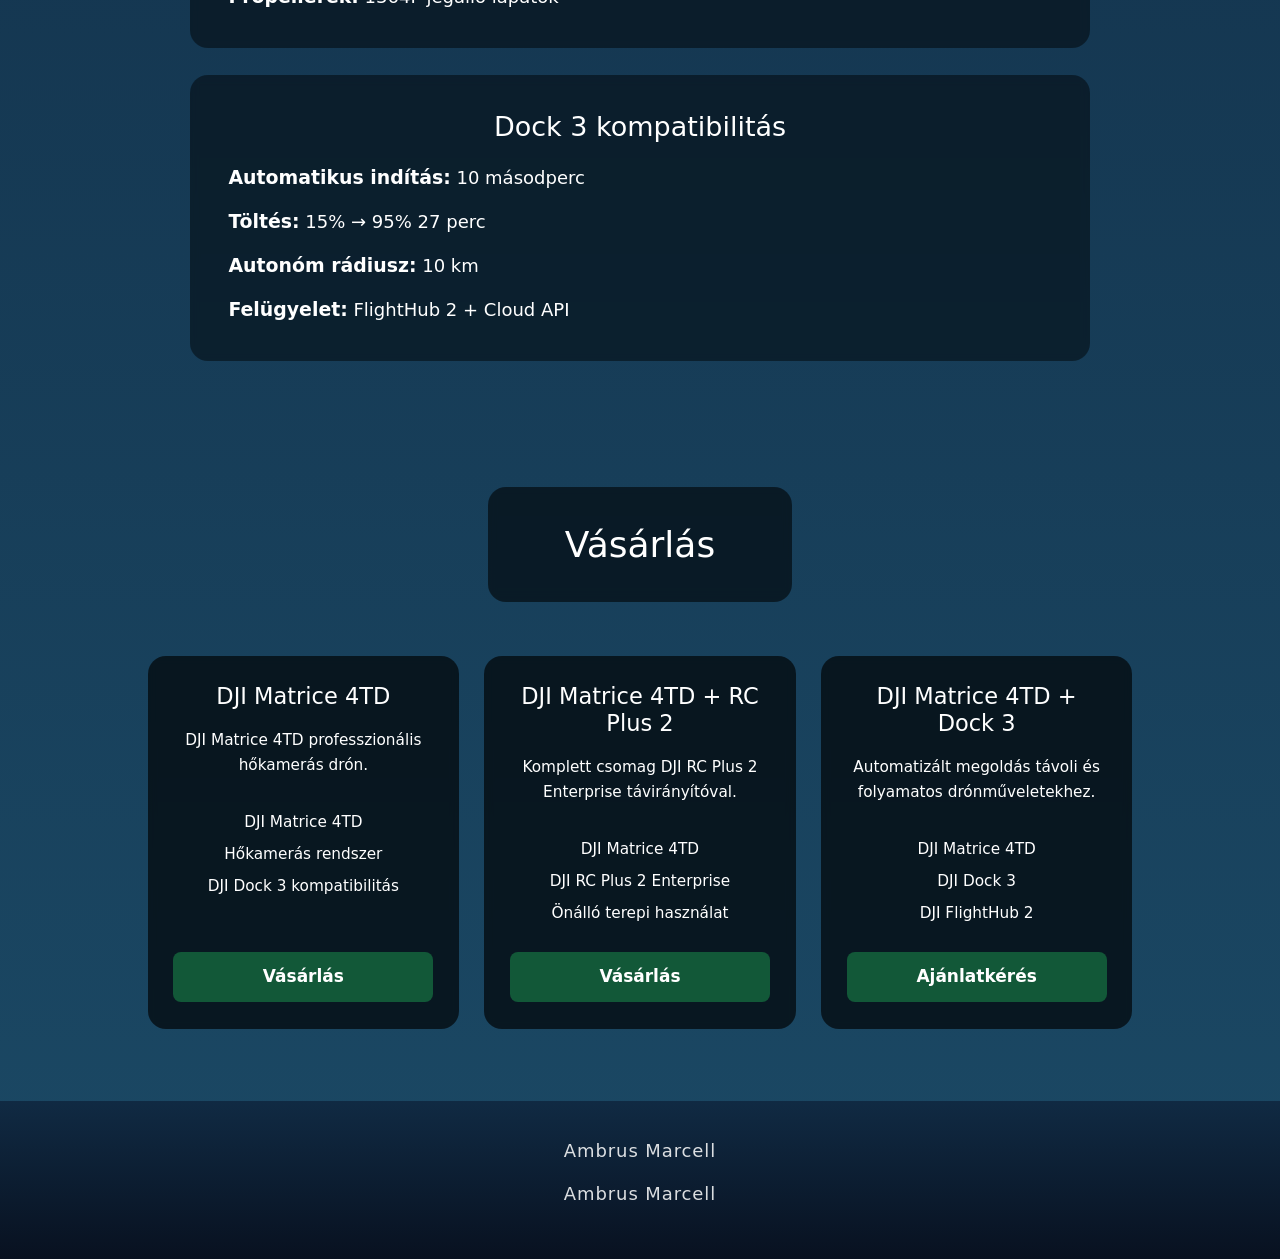
==== commit 1432ca6b: "nav." ====
--- a/alap.html
+++ b/alap.html
@@ -13,28 +13,24 @@
 
 <body>
     <header>
-
-        <nav class="navbar navbar-expand-lg navbar-dark">
+        <nav class="navbar navbar-expand-lg navbar-dark sticky-top">
             <div class="container-fluid">
-                <a class="navbar-brand" href="#">M4TD</a>
-                <button class="navbar-toggler" type="button" data-bs-toggle="collapse" data-bs-target="#navbarNav"
-                    aria-controls="navbarNav" aria-expanded="false" aria-label="Toggle navigation">
-                    <span class="navbar-toggler-icon"></span>
-                </button>
-                <div class="collapse navbar-collapse" id="navbarNav">
-                    <ul class="navbar-nav">
-                        <li class="nav-item">
-                            <a class="nav-link active" aria-current="page" href="#b">Képességek</a>
-                        </li>
-                        <li class="nav-item">
-                            <a class="nav-link" href="#c">Specifikációk</a>
-                        </li>
-                        <li class="nav-item">
-                            <a class="nav-link" href="#d">Vásárlás</a>
-                        </li>
-
-                    </ul>
-                </div>
+
+
+
+                <ul class="navbar-nav">
+                    <li class="nav-item">
+                        <a class="nav-link active" aria-current="page" href="#b">Képességek</a>
+                    </li>
+                    <li class="nav-item">
+                        <a class="nav-link" href="#c">Specifikációk</a>
+                    </li>
+                    <li class="nav-item">
+                        <a class="nav-link" href="#d">Vásárlás</a>
+                    </li>
+
+                </ul>
+
             </div>
         </nav>
     </header>
@@ -51,7 +47,7 @@
             <div id="begy">
                 <h1>Képességek</h1>
             </div>
-            <div class="row row-cols-lg-3 row-cols-md-2 row-cols-1">
+            <div class="row row-cols-lg-3 row-cols-md-2 row-cols-2">
                 <div class="col">
                     <h1>Intelligens Mentési Képességek</h1>
 
@@ -172,71 +168,71 @@
             </div>
         </section>
 
-       <section>
-    <div id="d">
-
-        <div class="ds-card">
-            <h1>Vásárlás</h1>
-        </div>
-
-        <div class="rendelesek">
-
-            <div class="rendeles">
-                <h2>DJI Matrice 4TD</h2>
-
-                <p>
-                    DJI Matrice 4TD professzionális hőkamerás drón.
-                </p>
-
-                <ul>
-                    <li>DJI Matrice 4TD</li>
-                    <li>Hőkamerás rendszer</li>
-                    <li>DJI Dock 3 kompatibilitás</li>
-                </ul>
-
-                <button type="button">Vásárlás</button>
-            </div>
-
-
-            <div class="rendeles">
-                <h2>DJI Matrice 4TD + RC Plus 2</h2>
-
-                <p>
-                    Komplett csomag DJI RC Plus 2 Enterprise
-                    távirányítóval.
-                </p>
-
-                <ul>
-                    <li>DJI Matrice 4TD</li>
-                    <li>DJI RC Plus 2 Enterprise</li>
-                    <li>Önálló terepi használat</li>
-                </ul>
-
-                <button type="button">Vásárlás</button>
-            </div>
-
-
-            <div class="rendeles">
-                <h2>DJI Matrice 4TD + Dock 3</h2>
-
-                <p>
-                    Automatizált megoldás távoli és folyamatos
-                    drónműveletekhez.
-                </p>
-
-                <ul>
-                    <li>DJI Matrice 4TD</li>
-                    <li>DJI Dock 3</li>
-                    <li>DJI FlightHub 2</li>
-                </ul>
-
-                <button type="button">Ajánlatkérés</button>
-            </div>
-
-        </div>
-
-    </div>
-</section>
+        <section>
+            <div id="d">
+
+                <div class="ds-card">
+                    <h1>Vásárlás</h1>
+                </div>
+
+                <div class="rendelesek">
+
+                    <div class="rendeles">
+                        <h2>DJI Matrice 4TD</h2>
+
+                        <p>
+                            DJI Matrice 4TD professzionális hőkamerás drón.
+                        </p>
+
+                        <ul>
+                            <li>DJI Matrice 4TD</li>
+                            <li>Hőkamerás rendszer</li>
+                            <li>DJI Dock 3 kompatibilitás</li>
+                        </ul>
+
+                        <button type="button">Vásárlás</button>
+                    </div>
+
+
+                    <div class="rendeles">
+                        <h2>DJI Matrice 4TD + RC Plus 2</h2>
+
+                        <p>
+                            Komplett csomag DJI RC Plus 2 Enterprise
+                            távirányítóval.
+                        </p>
+
+                        <ul>
+                            <li>DJI Matrice 4TD</li>
+                            <li>DJI RC Plus 2 Enterprise</li>
+                            <li>Önálló terepi használat</li>
+                        </ul>
+
+                        <button type="button">Vásárlás</button>
+                    </div>
+
+
+                    <div class="rendeles">
+                        <h2>DJI Matrice 4TD + Dock 3</h2>
+
+                        <p>
+                            Automatizált megoldás távoli és folyamatos
+                            drónműveletekhez.
+                        </p>
+
+                        <ul>
+                            <li>DJI Matrice 4TD</li>
+                            <li>DJI Dock 3</li>
+                            <li>DJI FlightHub 2</li>
+                        </ul>
+
+                        <button type="button">Ajánlatkérés</button>
+                    </div>
+
+                </div>
+
+            </div>
+        </section>
 
     </main>
     <footer>
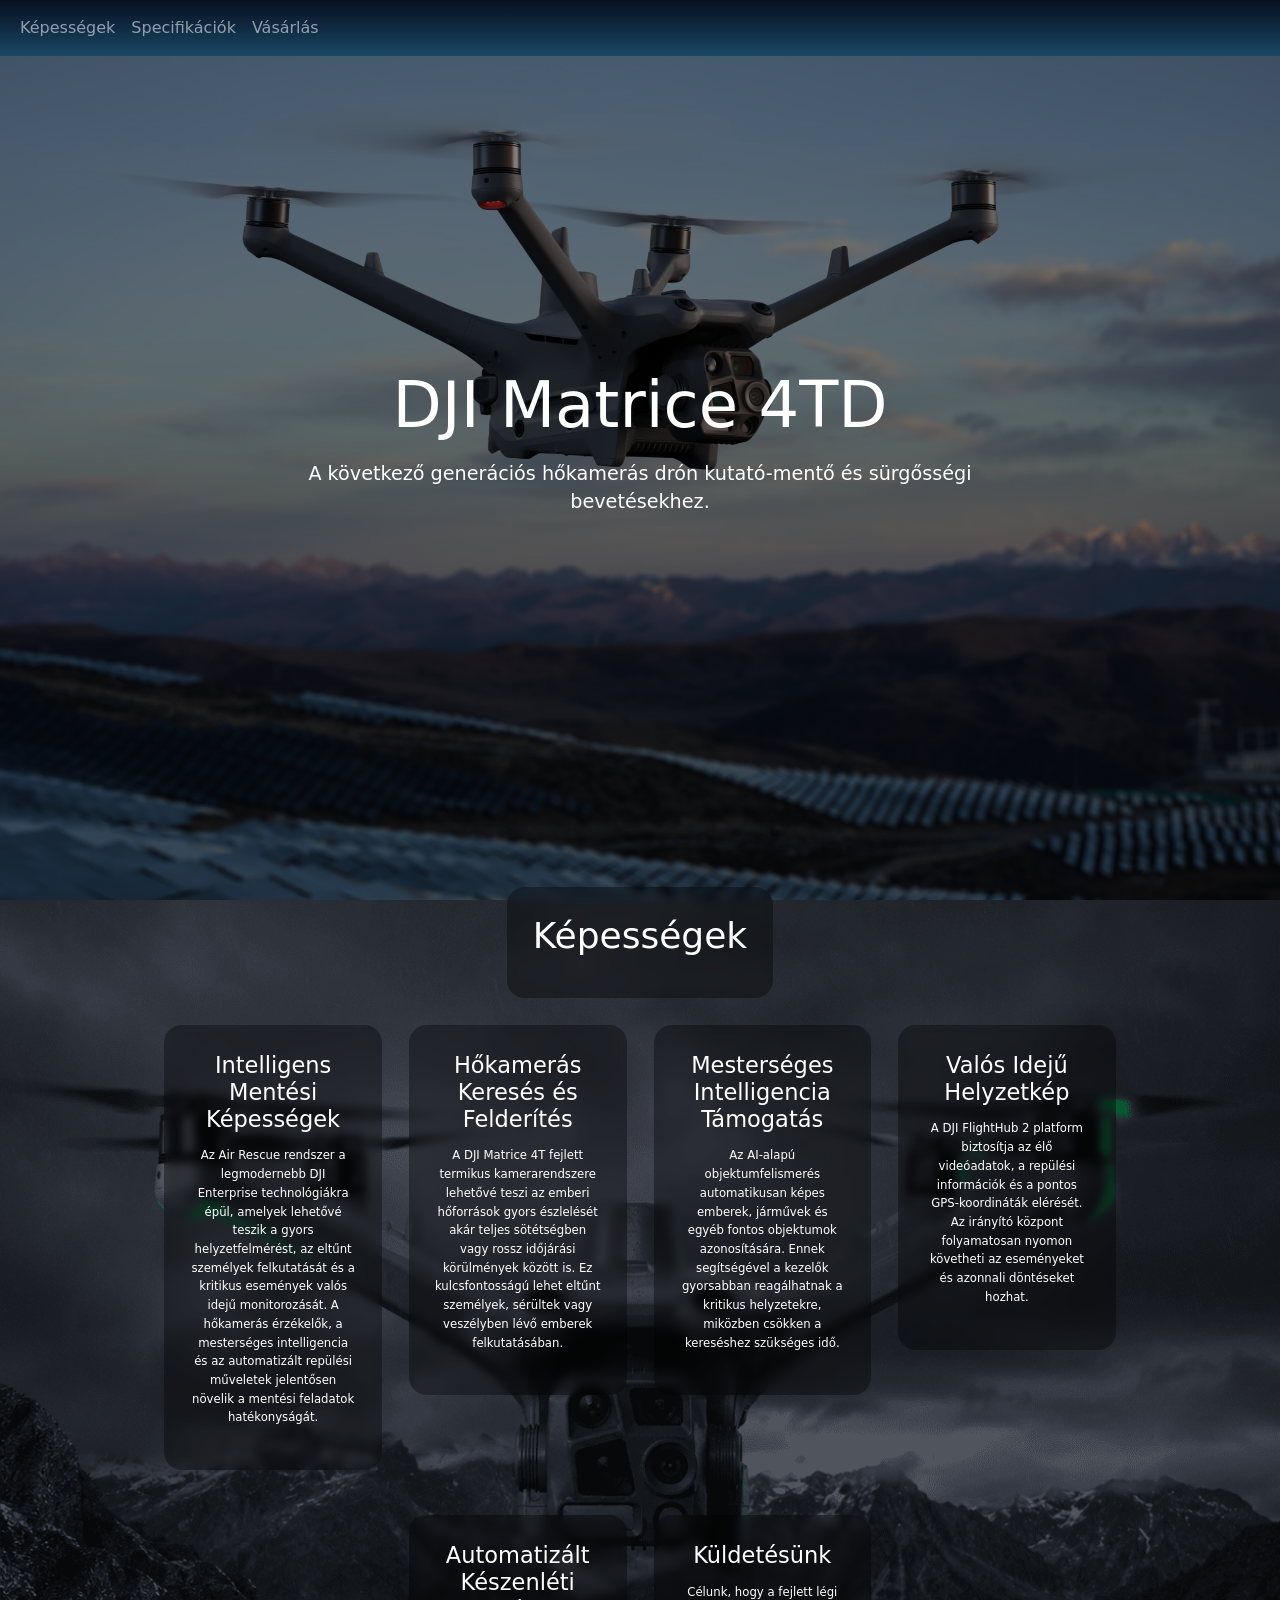
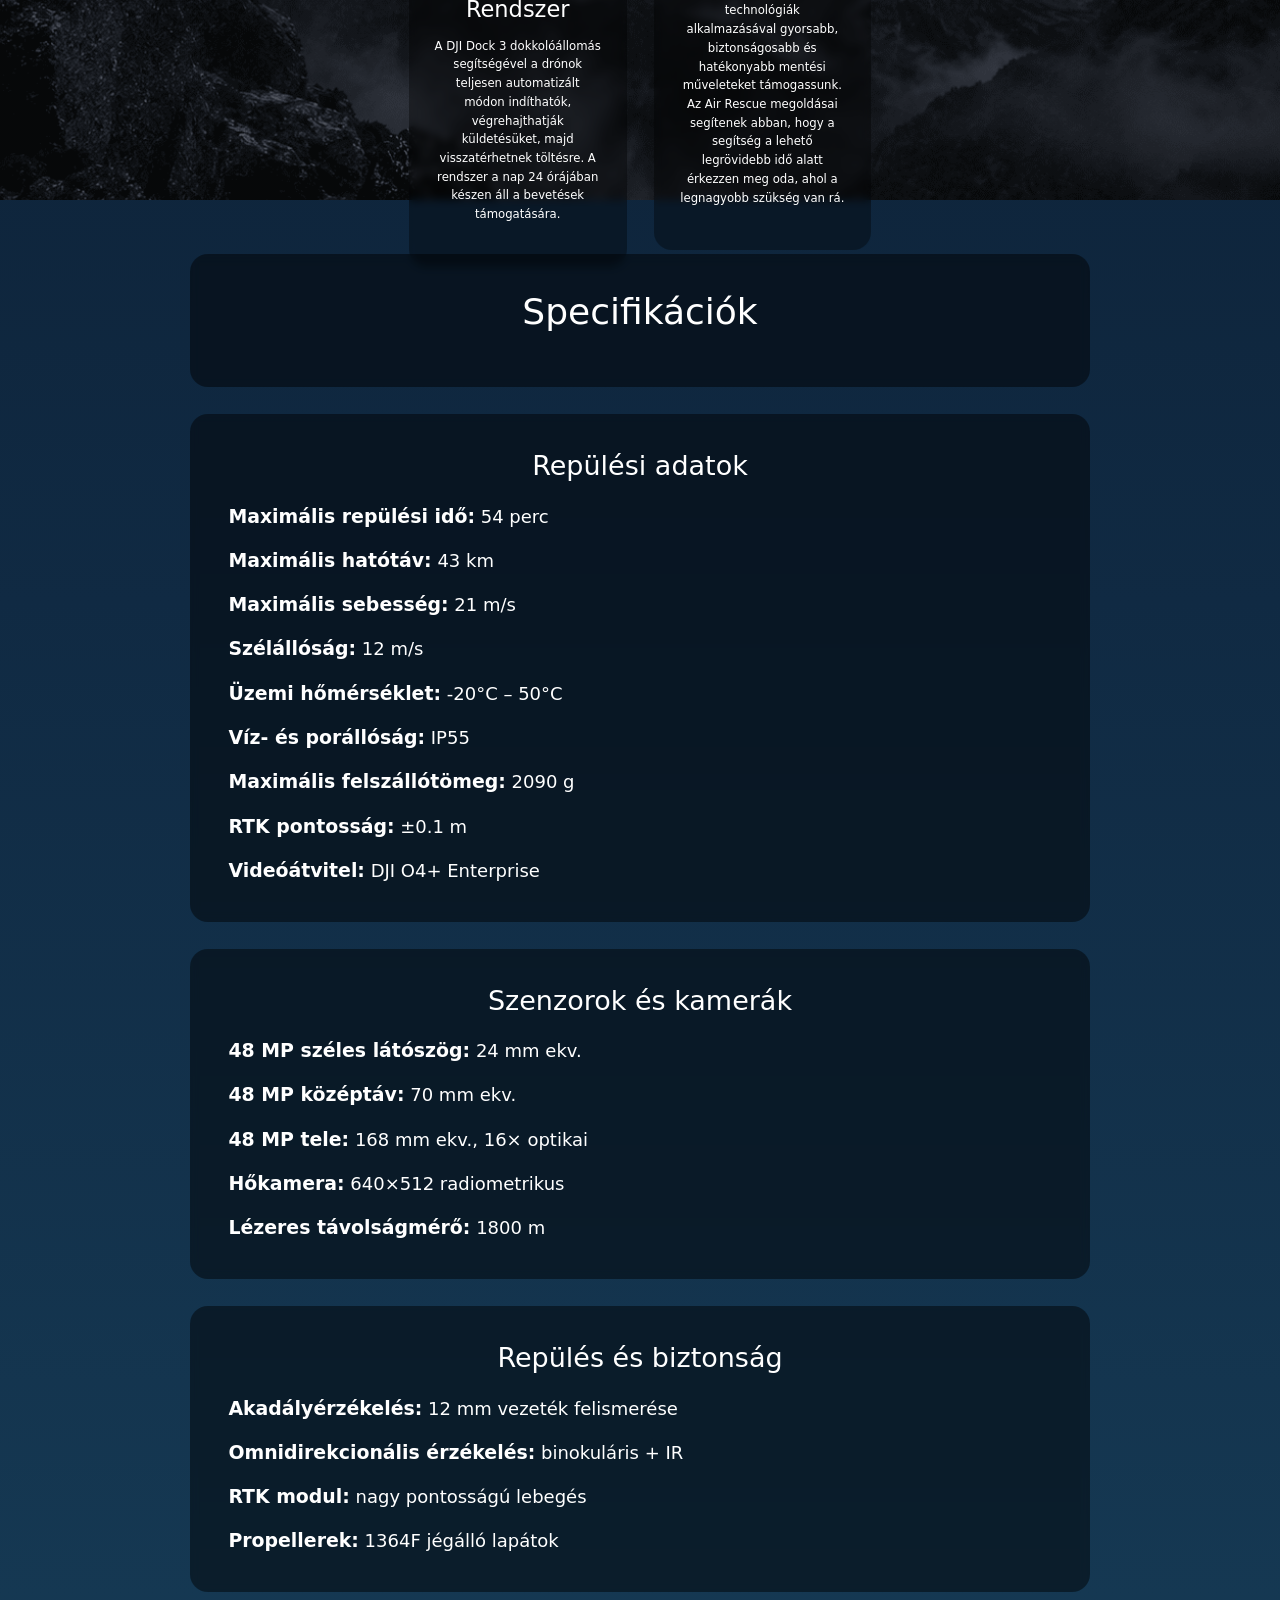
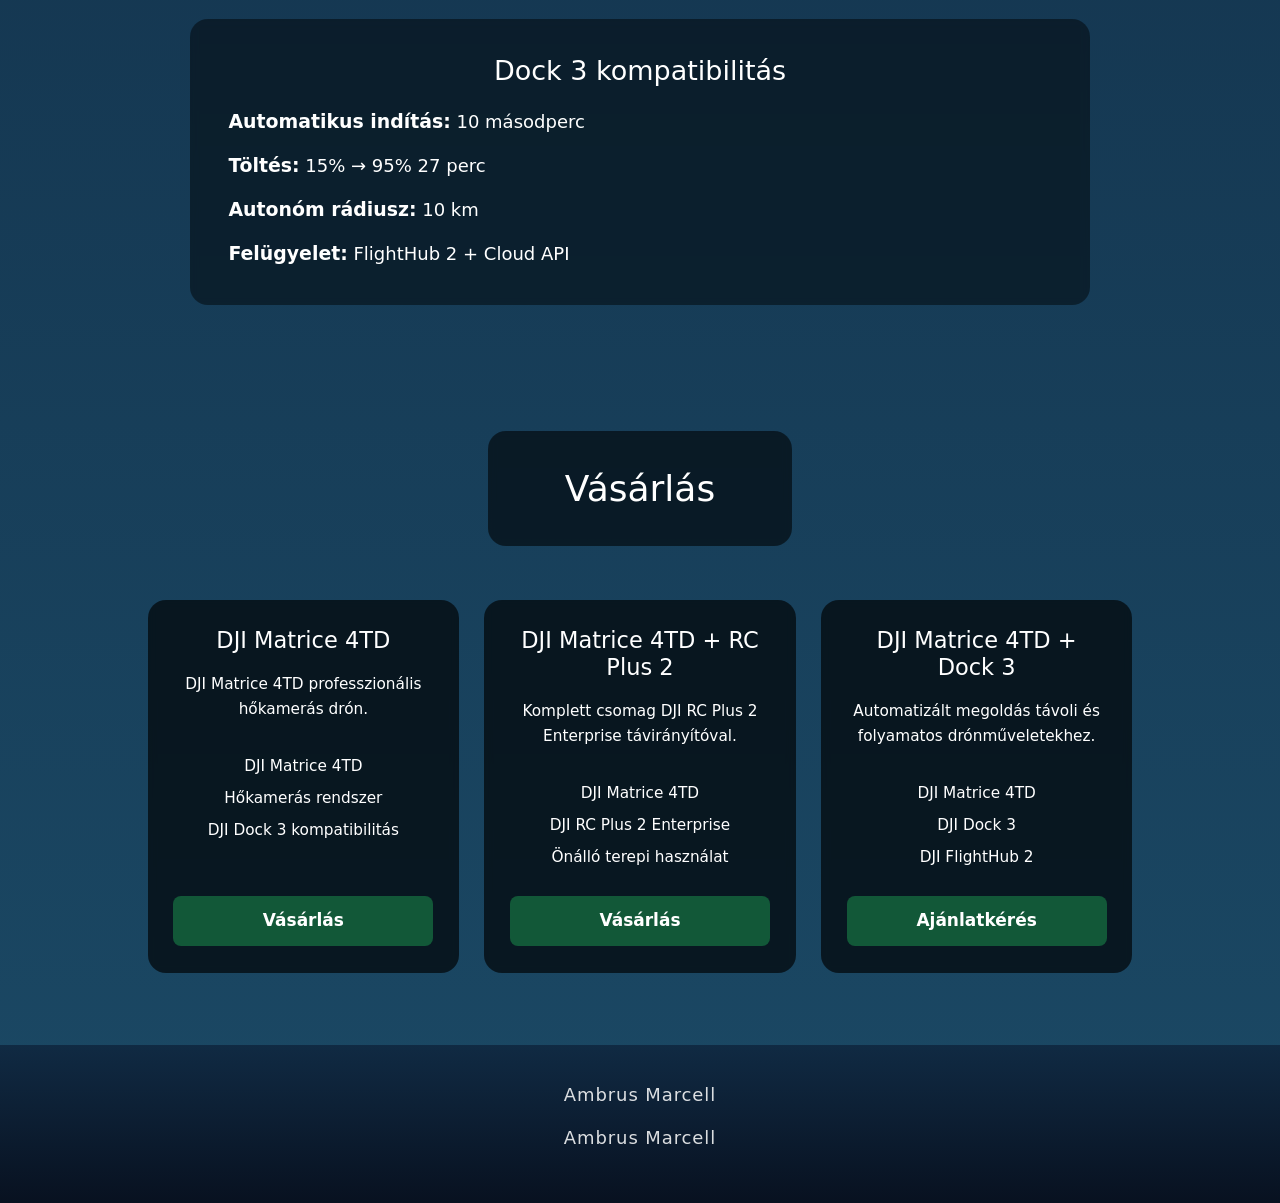
==== commit 5cbdecf9: "nemertem" ====
--- a/alap.html
+++ b/alap.html
@@ -13,14 +13,11 @@
 
 <body>
     <header>
-        <nav class="navbar navbar-expand-lg navbar-dark sticky-top">
+        <nav class="navbar navbar-expand-lg navbar-dark fixed-top">
             <div class="container-fluid">
-
-
-
                 <ul class="navbar-nav">
                     <li class="nav-item">
-                        <a class="nav-link active" aria-current="page" href="#b">Képességek</a>
+                        <a class="nav-link" aria-current="page" href="#b">Képességek</a>
                     </li>
                     <li class="nav-item">
                         <a class="nav-link" href="#c">Specifikációk</a>
@@ -47,7 +44,7 @@
             <div id="begy">
                 <h1>Képességek</h1>
             </div>
-            <div class="row row-cols-lg-3 row-cols-md-2 row-cols-2">
+            <div class="row row-cols-lg-5 row-cols-md-4 row-cols-3">
                 <div class="col">
                     <h1>Intelligens Mentési Képességek</h1>
 
--- a/CSS.css
+++ b/CSS.css
@@ -118,21 +118,6 @@
 #begy h1 {
     font-size: 4vh;
     margin-bottom: 1.5vh;
-}
-
-footer {
-    background: linear-gradient(180deg, #102a43 0%, #081120 100%);
-    padding: 4vh 2vw;
-    text-align: center;
-    margin-top: 0;
-
-}
-
-footer p {
-    font-size: 2vh;
-    color: #ffffff;
-    opacity: 0.85;
-    letter-spacing: 0.1vh;
 }
 
 #c,
@@ -315,4 +300,19 @@
     flex-direction: column;
     align-items: center;
     gap: 1.7vh;
+}
+
+footer {
+    background: linear-gradient(180deg, #102a43 0%, #081120 100%);
+    padding: 4vh 2vw;
+    text-align: center;
+    margin-top: 0;
+
+}
+
+footer p {
+    font-size: 2vh;
+    color: #ffffff;
+    opacity: 0.85;
+    letter-spacing: 0.1vh;
 }
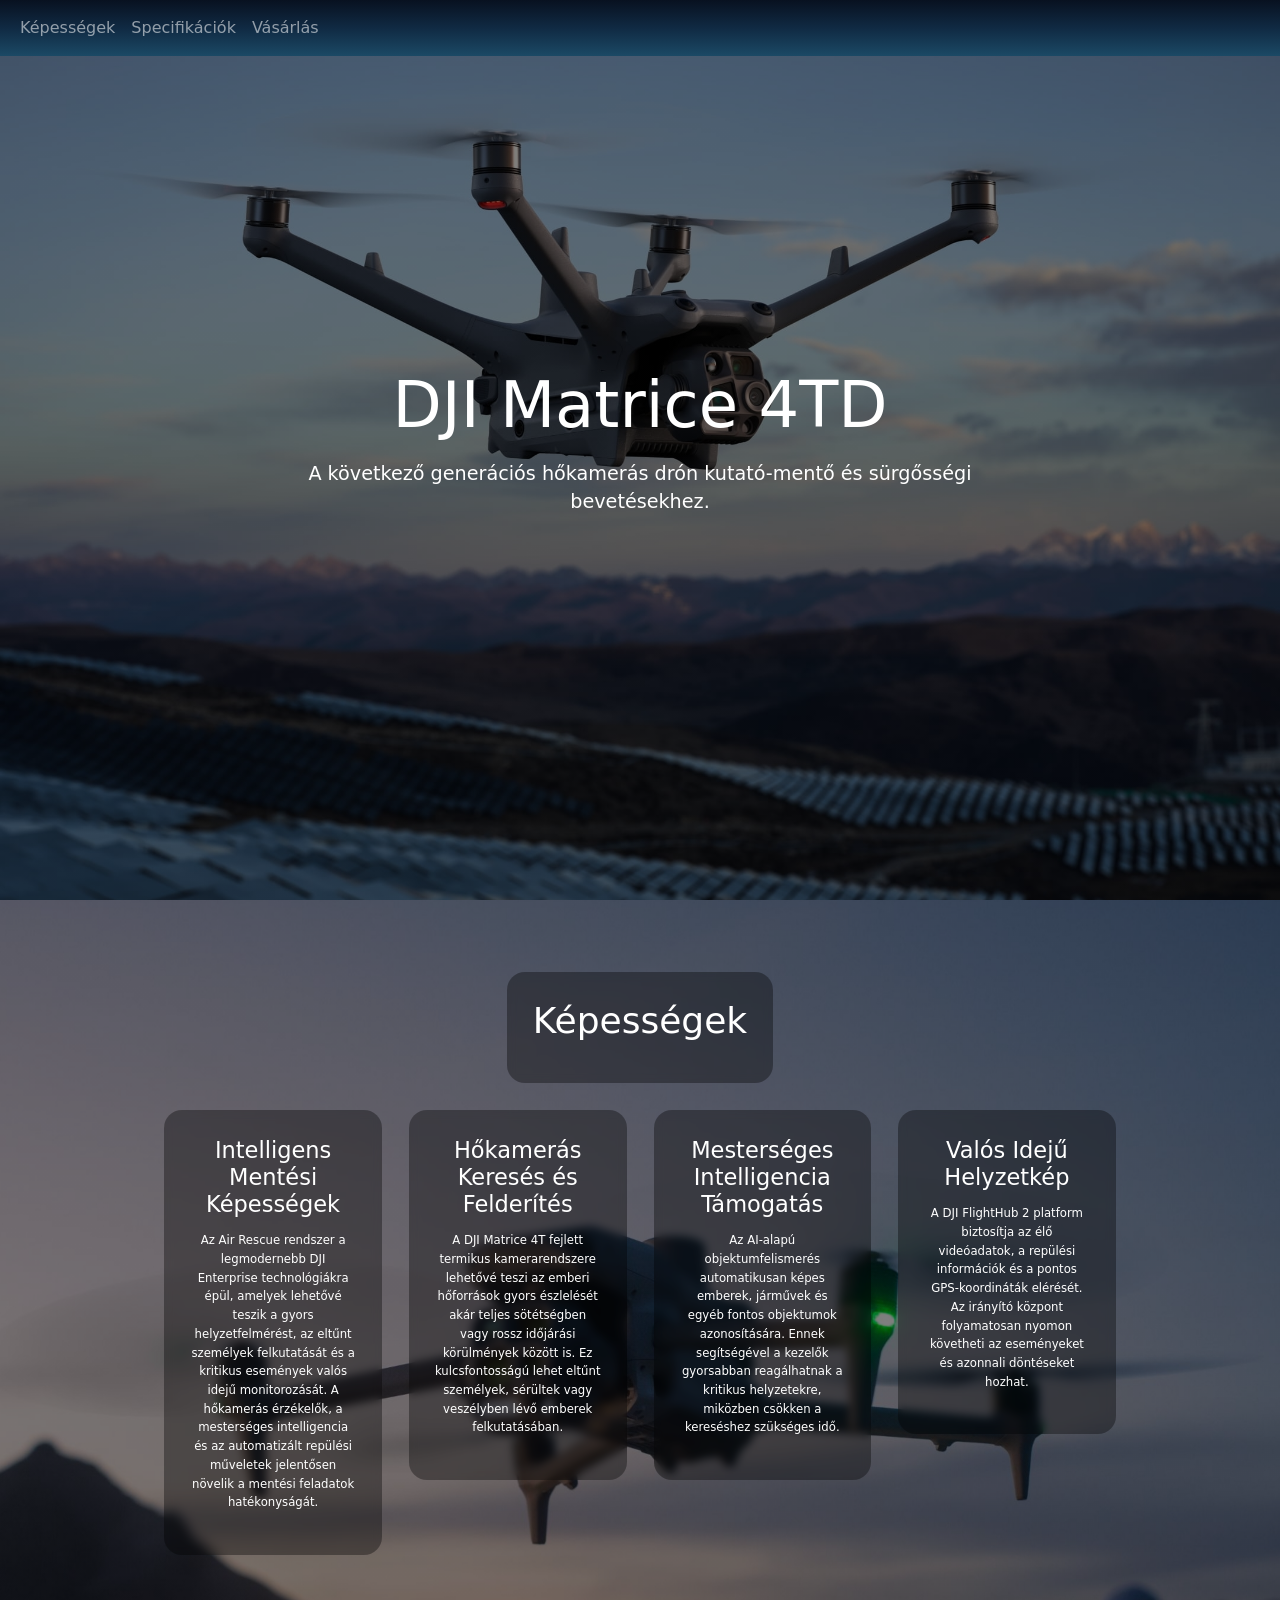
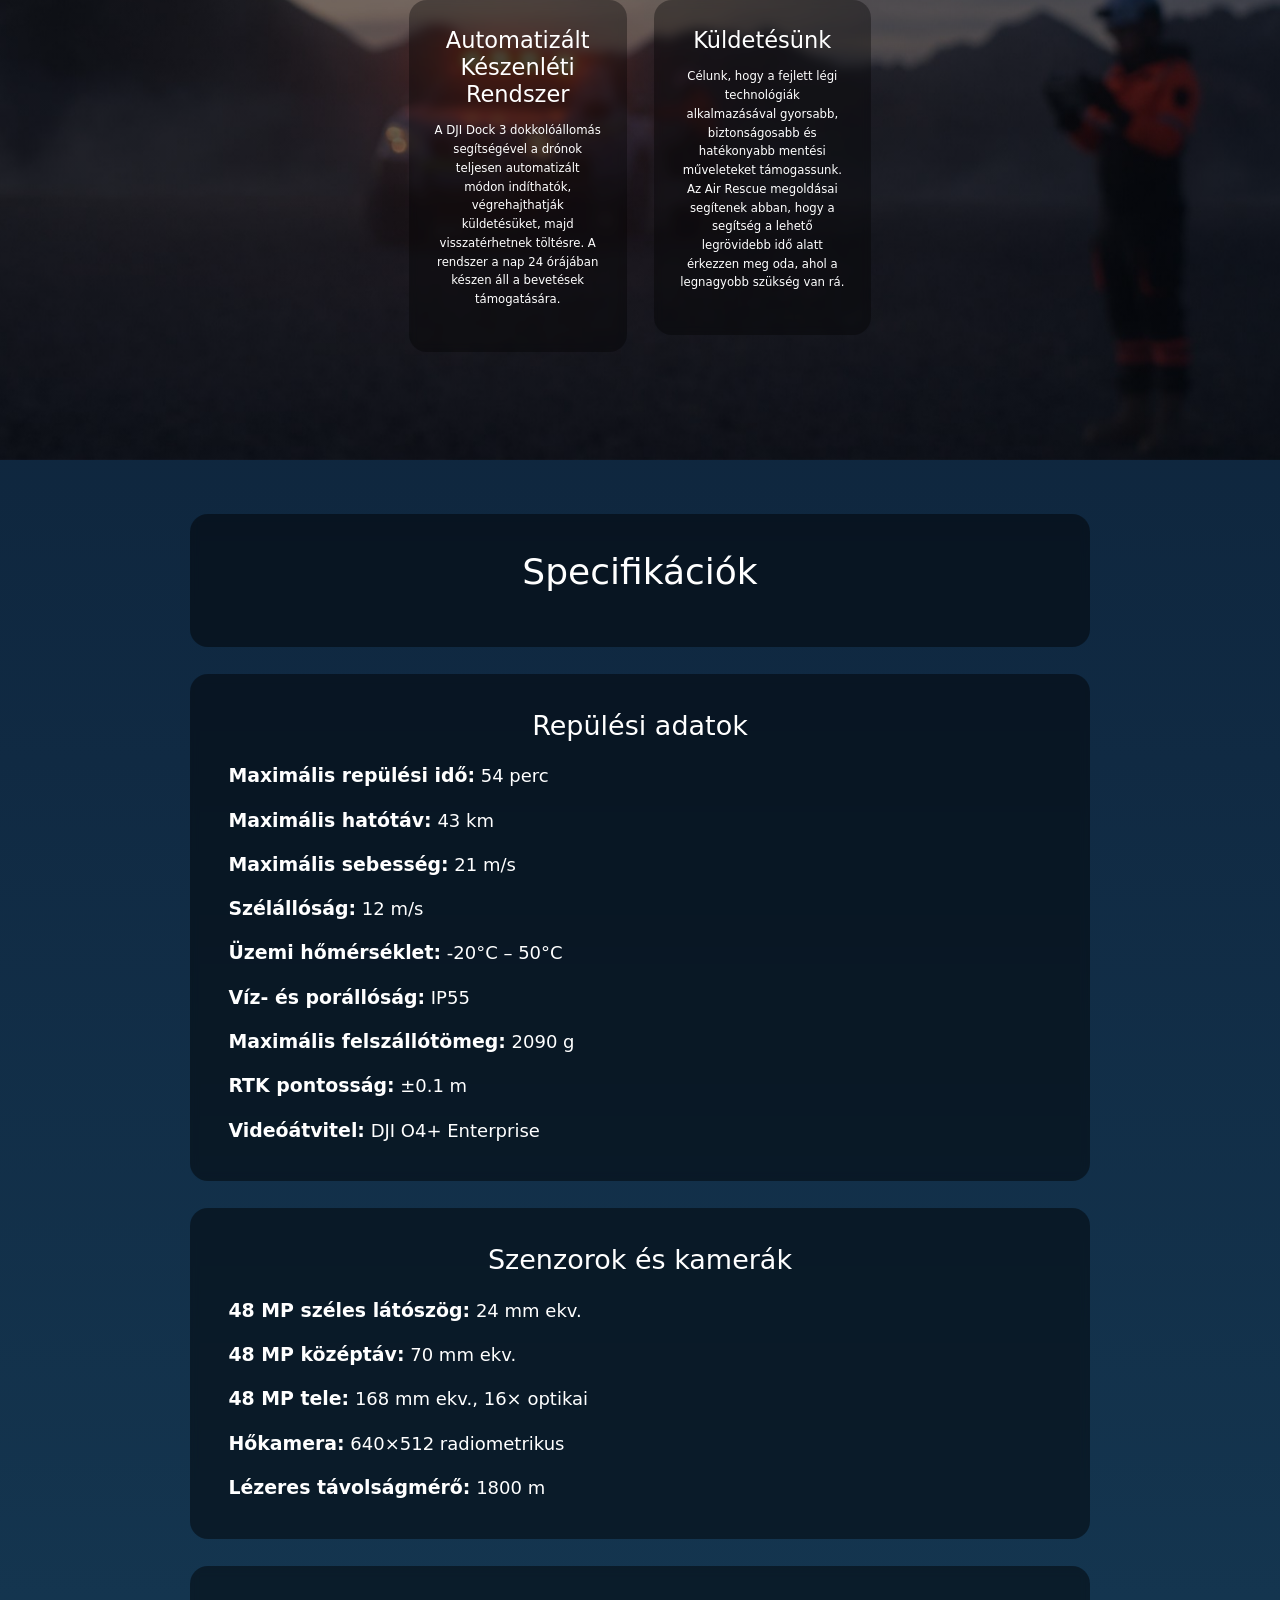
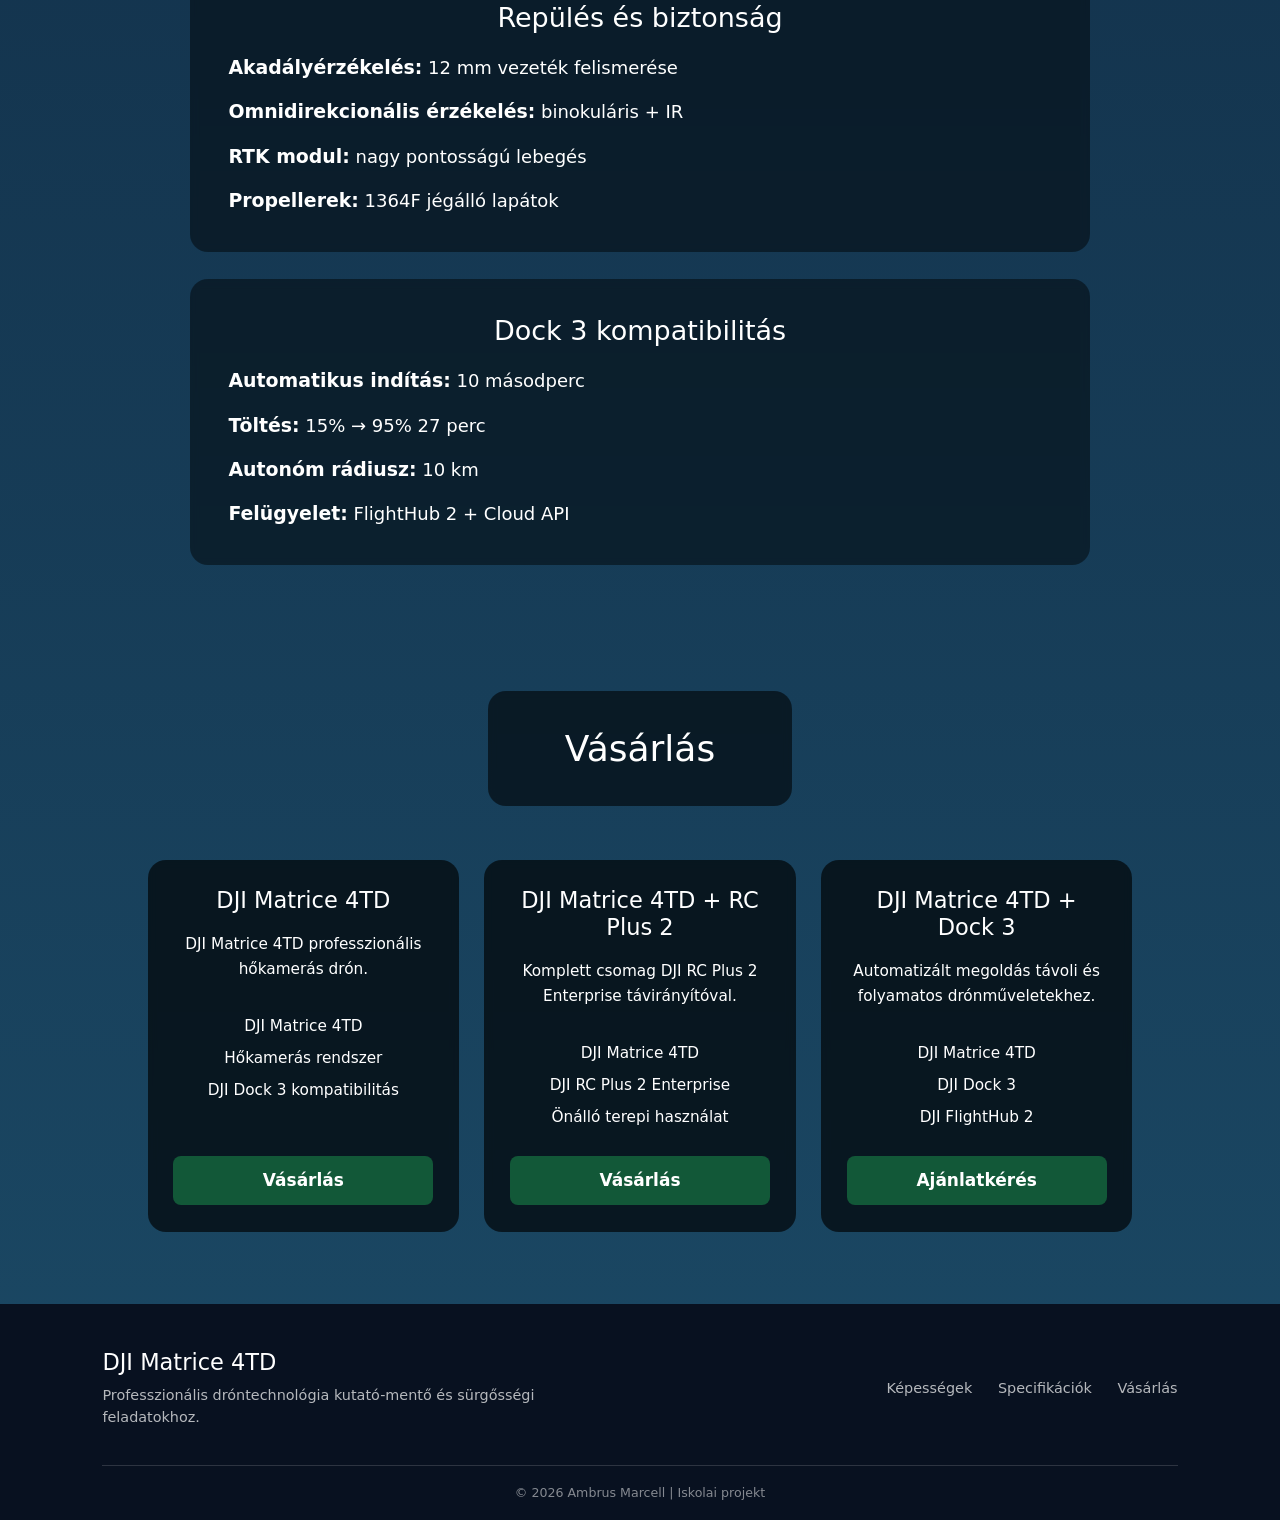
==== commit 86fe069d: "footer++" ====
--- a/alap.html
+++ b/alap.html
@@ -233,8 +233,28 @@
 
     </main>
     <footer>
-        <p>Ambrus Marcell</p>
-        <p>Ambrus Marcell</p>
+        <div class="footer-container">
+
+            <div class="footer-info">
+                <h2>DJI Matrice 4TD</h2>
+
+                <p>
+                    Professzionális dróntechnológia kutató-mentő
+                    és sürgősségi feladatokhoz.
+                </p>
+            </div>
+
+            <div class="footer-nav">
+                <a class="nav-link" aria-current="page" href="#b">Képességek</a>
+                <a class="nav-link" href="#c">Specifikációk</a>
+                <a class="nav-link" href="#d">Vásárlás</a>
+            </div>
+
+        </div>
+
+        <div class="footer-bottom">
+            <p>© 2026 Ambrus Marcell | Iskolai projekt</p>
+        </div>
     </footer>
 </body>
 
--- a/CSS.css
+++ b/CSS.css
@@ -47,16 +47,20 @@
 }
 
 #b {
+    position: relative;
+
     background:
-        linear-gradient(rgba(0, 0, 0, 0.5),
-            rgba(0, 0, 0, 0.5)),
-        url("kepek/M4TDFrontShot.png");
+        linear-gradient(
+            rgba(0, 0, 0, 0.5),
+            rgba(0, 0, 0, 0.5)
+        ),
+        url("kepek/M4T-hatter1.webp");
 
     background-size: cover;
     background-position: center;
     background-repeat: no-repeat;
 
-    height: 100vh;
+    min-height: 100vh;
 
     display: flex;
     flex-direction: column;
@@ -66,6 +70,7 @@
     text-align: center;
     color: white;
 
+    padding-bottom: 10vh;
 }
 
 #b .row {
@@ -303,16 +308,66 @@
 }
 
 footer {
-    background: linear-gradient(180deg, #102a43 0%, #081120 100%);
-    padding: 4vh 2vw;
+    background: #081120;
+    color: white;
+    padding: 5vh 8vw 2vh;
+}
+
+.footer-container {
+    display: flex;
+    justify-content: space-between;
+    align-items: center;
+    gap: 4vh;
+
+    max-width: 1200px;
+    margin: 0 auto;
+}
+
+.footer-info {
+    max-width: 500px;
+}
+
+.footer-info h2 {
+    font-size: 2.5vh;
+    margin-bottom: 1vh;
+}
+
+.footer-info p {
+    font-size: 1.6vh;
+    opacity: 0.7;
+    margin: 0;
+}
+
+.footer-nav {
+    display: flex;
+    gap: 2vw;
+}
+
+.footer-nav a {
+    color: white;
+    text-decoration: none;
+    font-size: 1.6vh;
+    opacity: 0.7;
+    transition: 0.2s;
+}
+
+.footer-nav a:hover {
+    opacity: 1;
+    color: #6cb4ee;
+}
+
+.footer-bottom {
+    max-width: 1200px;
+    margin: 4vh auto 0;
+    padding-top: 2vh;
+
+    border-top: 1px solid rgba(255, 255, 255, 0.15);
+
     text-align: center;
-    margin-top: 0;
-
-}
-
-footer p {
-    font-size: 2vh;
-    color: #ffffff;
-    opacity: 0.85;
-    letter-spacing: 0.1vh;
+}
+
+.footer-bottom p {
+    margin: 0;
+    font-size: 1.4vh;
+    opacity: 0.5;
 }
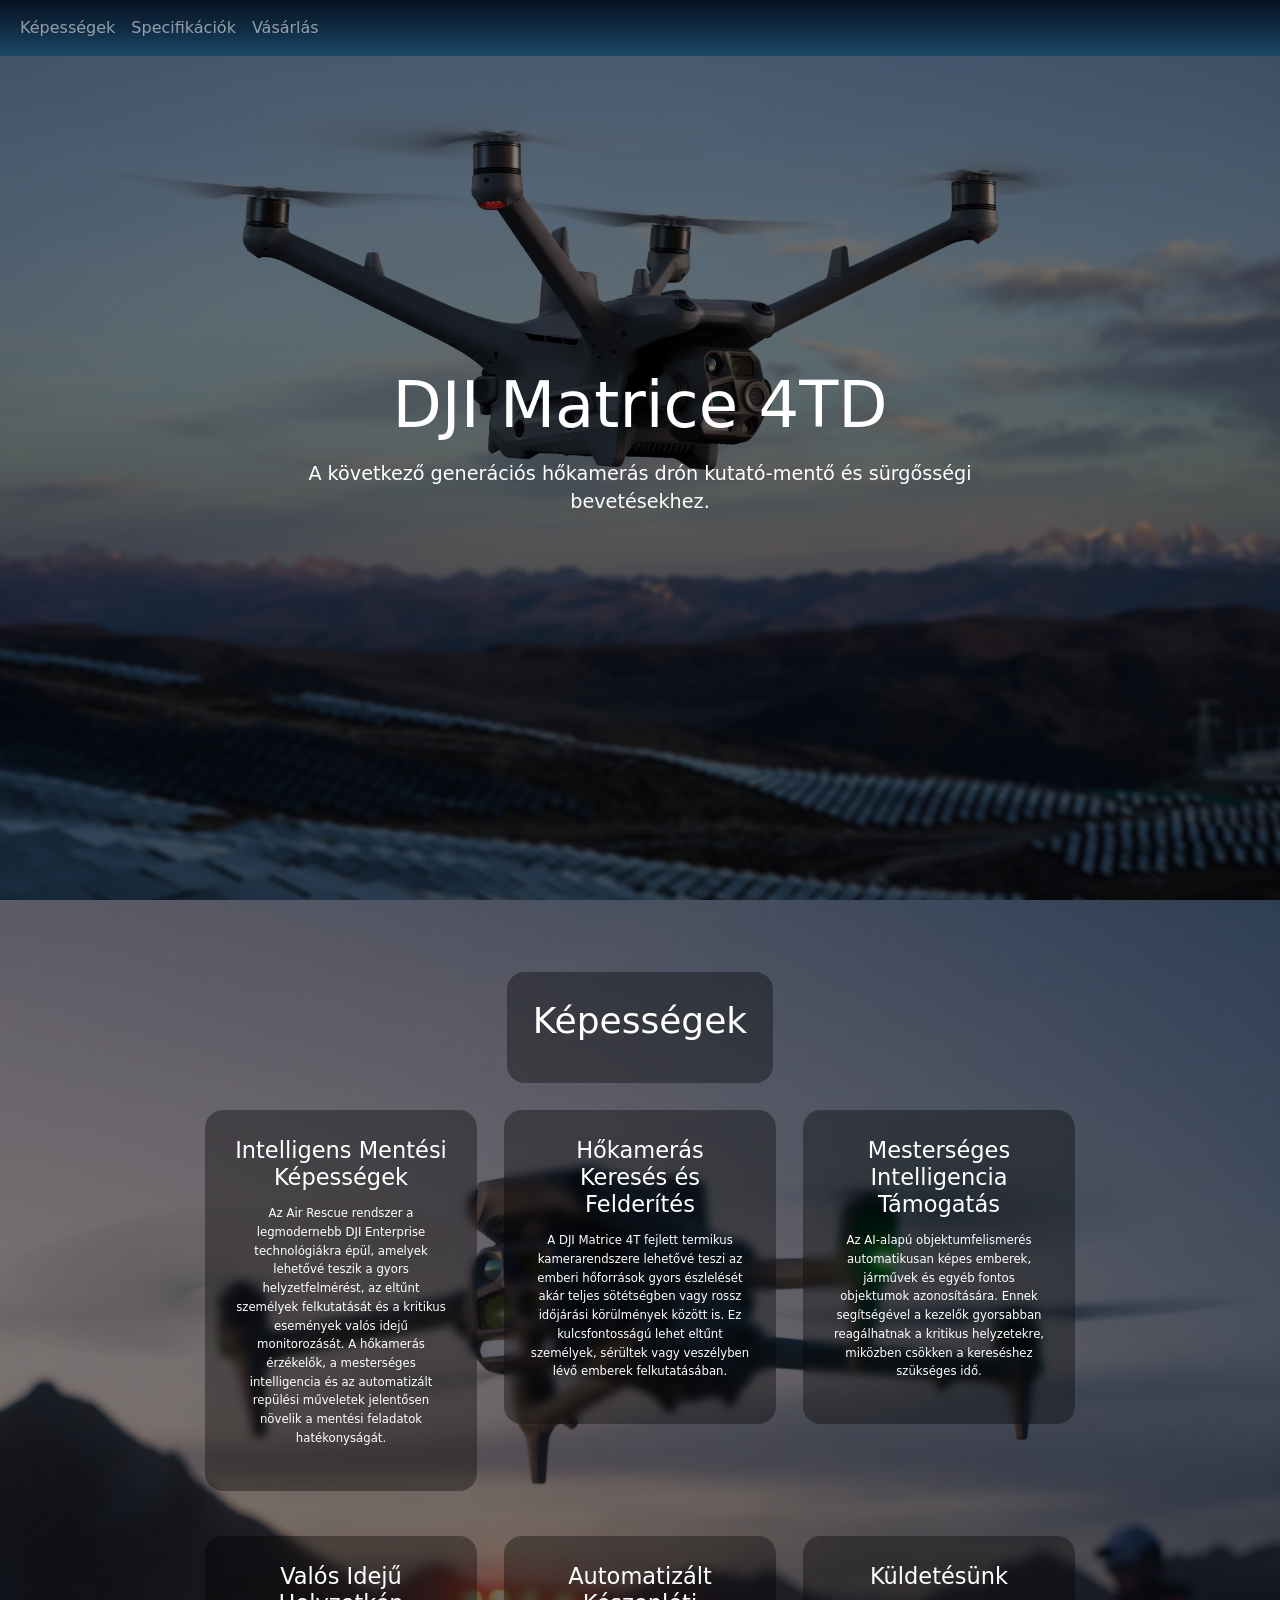
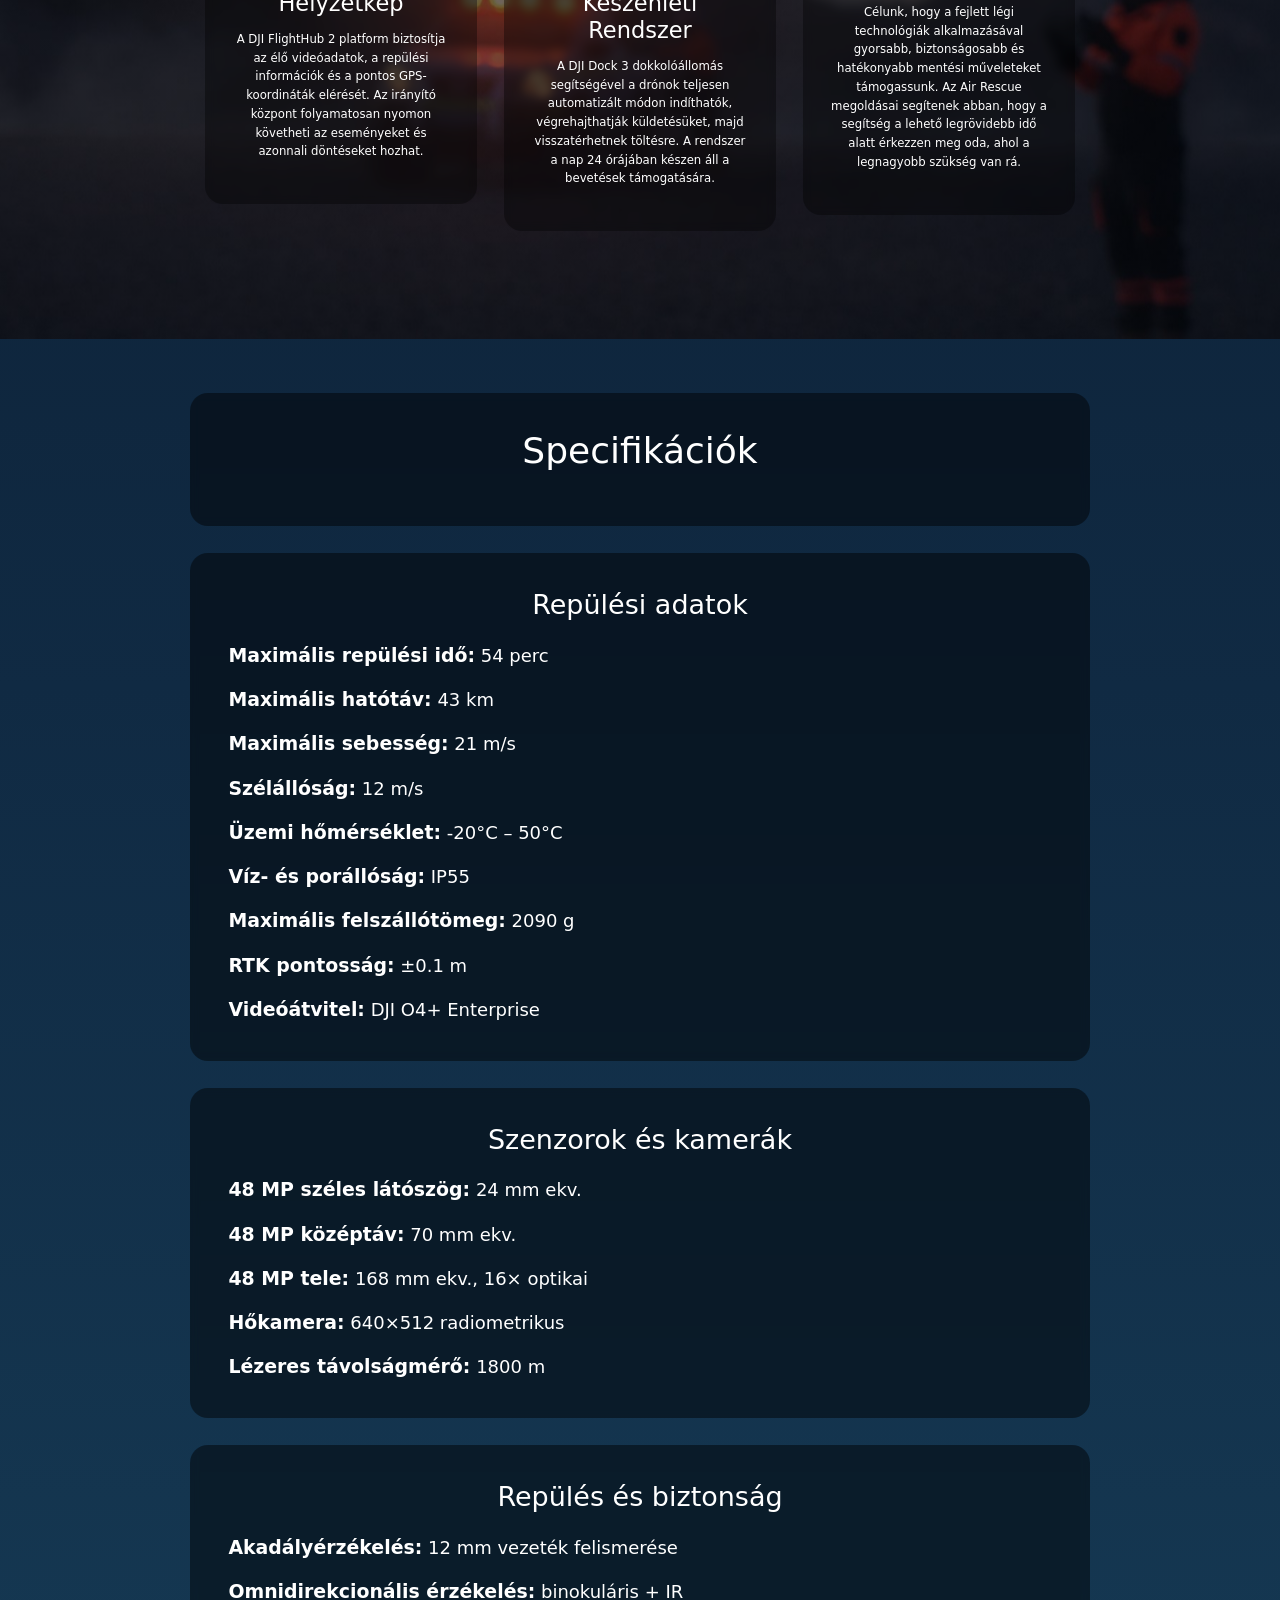
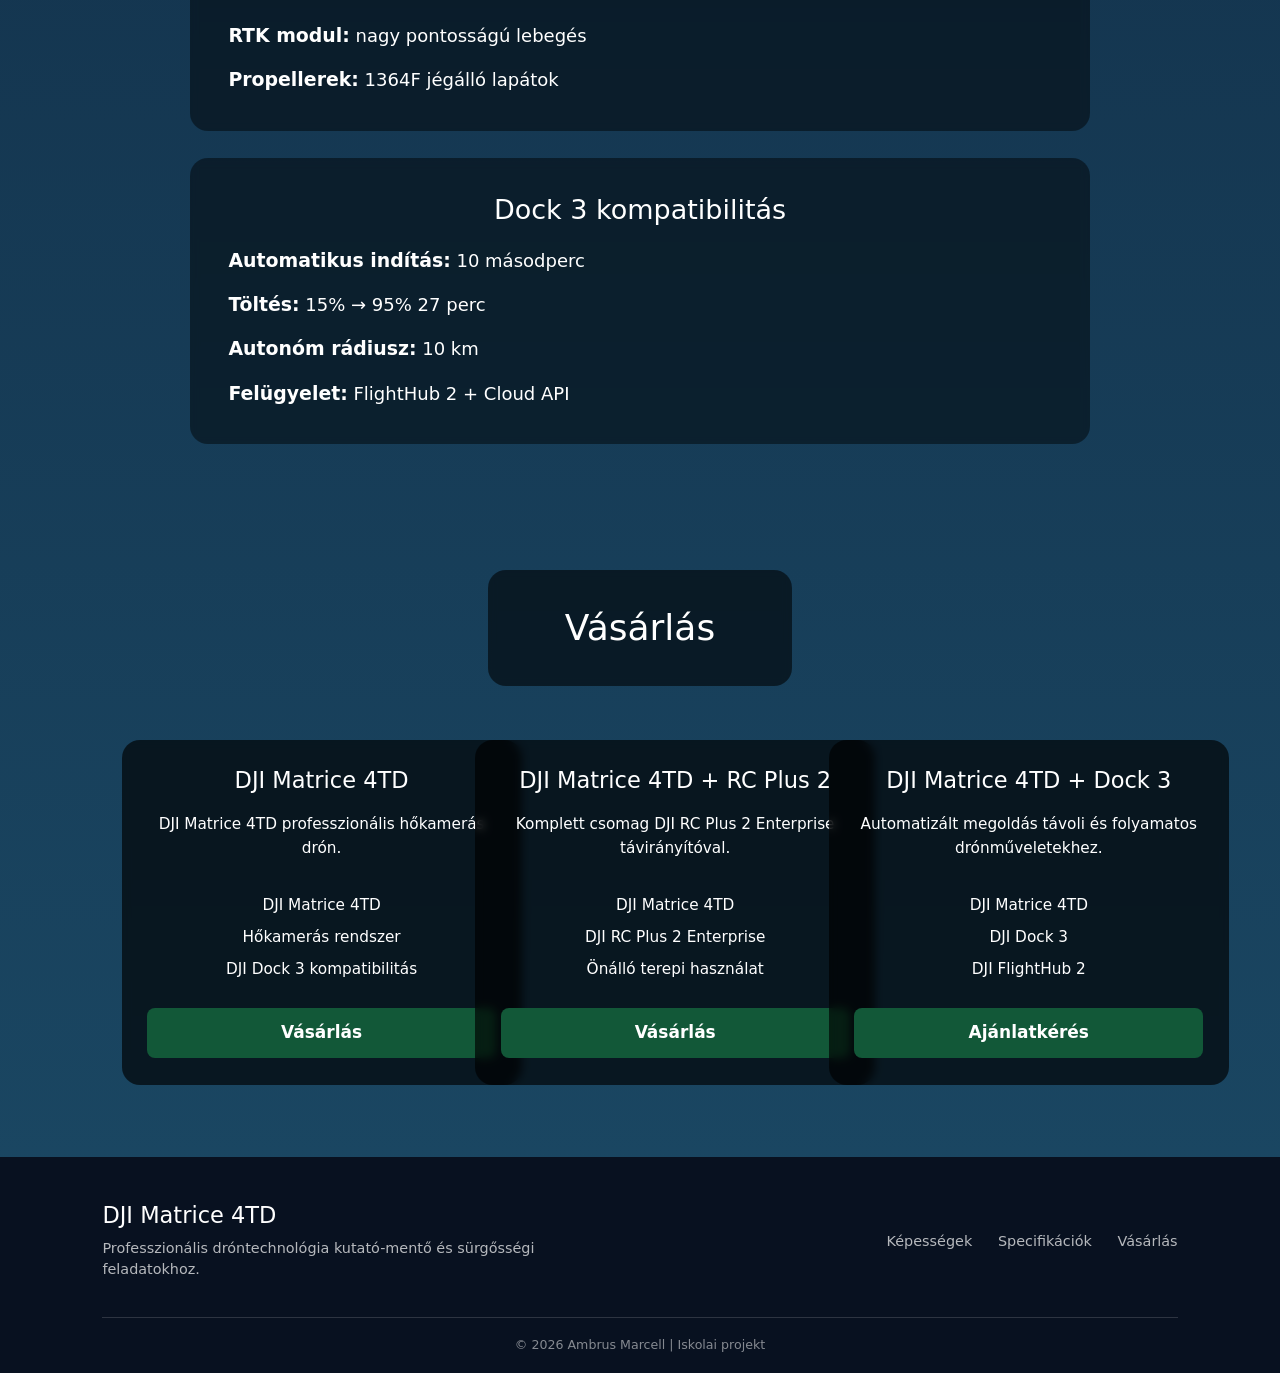
==== commit e8c17428: "col-ok" ====
--- a/alap.html
+++ b/alap.html
@@ -44,7 +44,7 @@
             <div id="begy">
                 <h1>Képességek</h1>
             </div>
-            <div class="row row-cols-lg-5 row-cols-md-4 row-cols-3">
+            <div class="row row-cols-lg-4 row-cols-md-3 row-cols-1">
                 <div class="col">
                     <h1>Intelligens Mentési Képességek</h1>
 
@@ -173,57 +173,56 @@
                 </div>
 
                 <div class="rendelesek">
-
-                    <div class="rendeles">
-                        <h2>DJI Matrice 4TD</h2>
-
-                        <p>
-                            DJI Matrice 4TD professzionális hőkamerás drón.
-                        </p>
-
-                        <ul>
-                            <li>DJI Matrice 4TD</li>
-                            <li>Hőkamerás rendszer</li>
-                            <li>DJI Dock 3 kompatibilitás</li>
-                        </ul>
-
-                        <button type="button">Vásárlás</button>
-                    </div>
-
-
-                    <div class="rendeles">
-                        <h2>DJI Matrice 4TD + RC Plus 2</h2>
-
-                        <p>
-                            Komplett csomag DJI RC Plus 2 Enterprise
-                            távirányítóval.
-                        </p>
-
-                        <ul>
-                            <li>DJI Matrice 4TD</li>
-                            <li>DJI RC Plus 2 Enterprise</li>
-                            <li>Önálló terepi használat</li>
-                        </ul>
-
-                        <button type="button">Vásárlás</button>
-                    </div>
-
-
-                    <div class="rendeles">
-                        <h2>DJI Matrice 4TD + Dock 3</h2>
-
-                        <p>
-                            Automatizált megoldás távoli és folyamatos
-                            drónműveletekhez.
-                        </p>
-
-                        <ul>
-                            <li>DJI Matrice 4TD</li>
-                            <li>DJI Dock 3</li>
-                            <li>DJI FlightHub 2</li>
-                        </ul>
-
-                        <button type="button">Ajánlatkérés</button>
+                    <div class="row row-cols-1 row-cols-md-2 row-cols-lg-3">
+
+                        <div class="col">
+                            <div class="rendeles">
+                                <h2>DJI Matrice 4TD</h2>
+                                <p>
+                                    DJI Matrice 4TD professzionális hőkamerás drón.
+                                </p>
+                                <ul>
+                                    <li>DJI Matrice 4TD</li>
+                                    <li>Hőkamerás rendszer</li>
+                                    <li>DJI Dock 3 kompatibilitás</li>
+                                </ul>
+                                <button type="button">Vásárlás</button>
+                            </div>
+                        </div>
+
+
+                        <div class="col">
+                            <div class="rendeles">
+                                <h2>DJI Matrice 4TD + RC Plus 2</h2>
+                                <p>
+                                    Komplett csomag DJI RC Plus 2 Enterprise
+                                    távirányítóval.
+                                </p>
+                                <ul>
+                                    <li>DJI Matrice 4TD</li>
+                                    <li>DJI RC Plus 2 Enterprise</li>
+                                    <li>Önálló terepi használat</li>
+                                </ul>
+                                <button type="button">Vásárlás</button>
+                            </div>
+                        </div>
+
+
+                        <div class="col">
+                            <div class="rendeles">
+                                <h2>DJI Matrice 4TD + Dock 3</h2>
+                                <p>
+                                    Automatizált megoldás távoli és folyamatos
+                                    drónműveletekhez.
+                                </p>
+                                <ul>
+                                    <li>DJI Matrice 4TD</li>
+                                    <li>DJI Dock 3</li>
+                                    <li>DJI FlightHub 2</li>
+                                </ul>
+                                <button type="button">Ajánlatkérés</button>
+                            </div>
+                        </div>
                     </div>
 
                 </div>
@@ -245,7 +244,7 @@
             </div>
 
             <div class="footer-nav">
-                <a class="nav-link" aria-current="page" href="#b">Képességek</a>
+                <a class="nav-link" href="#b">Képességek</a>
                 <a class="nav-link" href="#c">Specifikációk</a>
                 <a class="nav-link" href="#d">Vásárlás</a>
             </div>
--- a/CSS.css
+++ b/CSS.css
@@ -240,7 +240,7 @@
 }
 
 .rendeles {
-    width: 30%;
+    width: 400px;
     background: rgba(0, 0, 0, 0.658);
 
     padding: 3vh 2vw;
